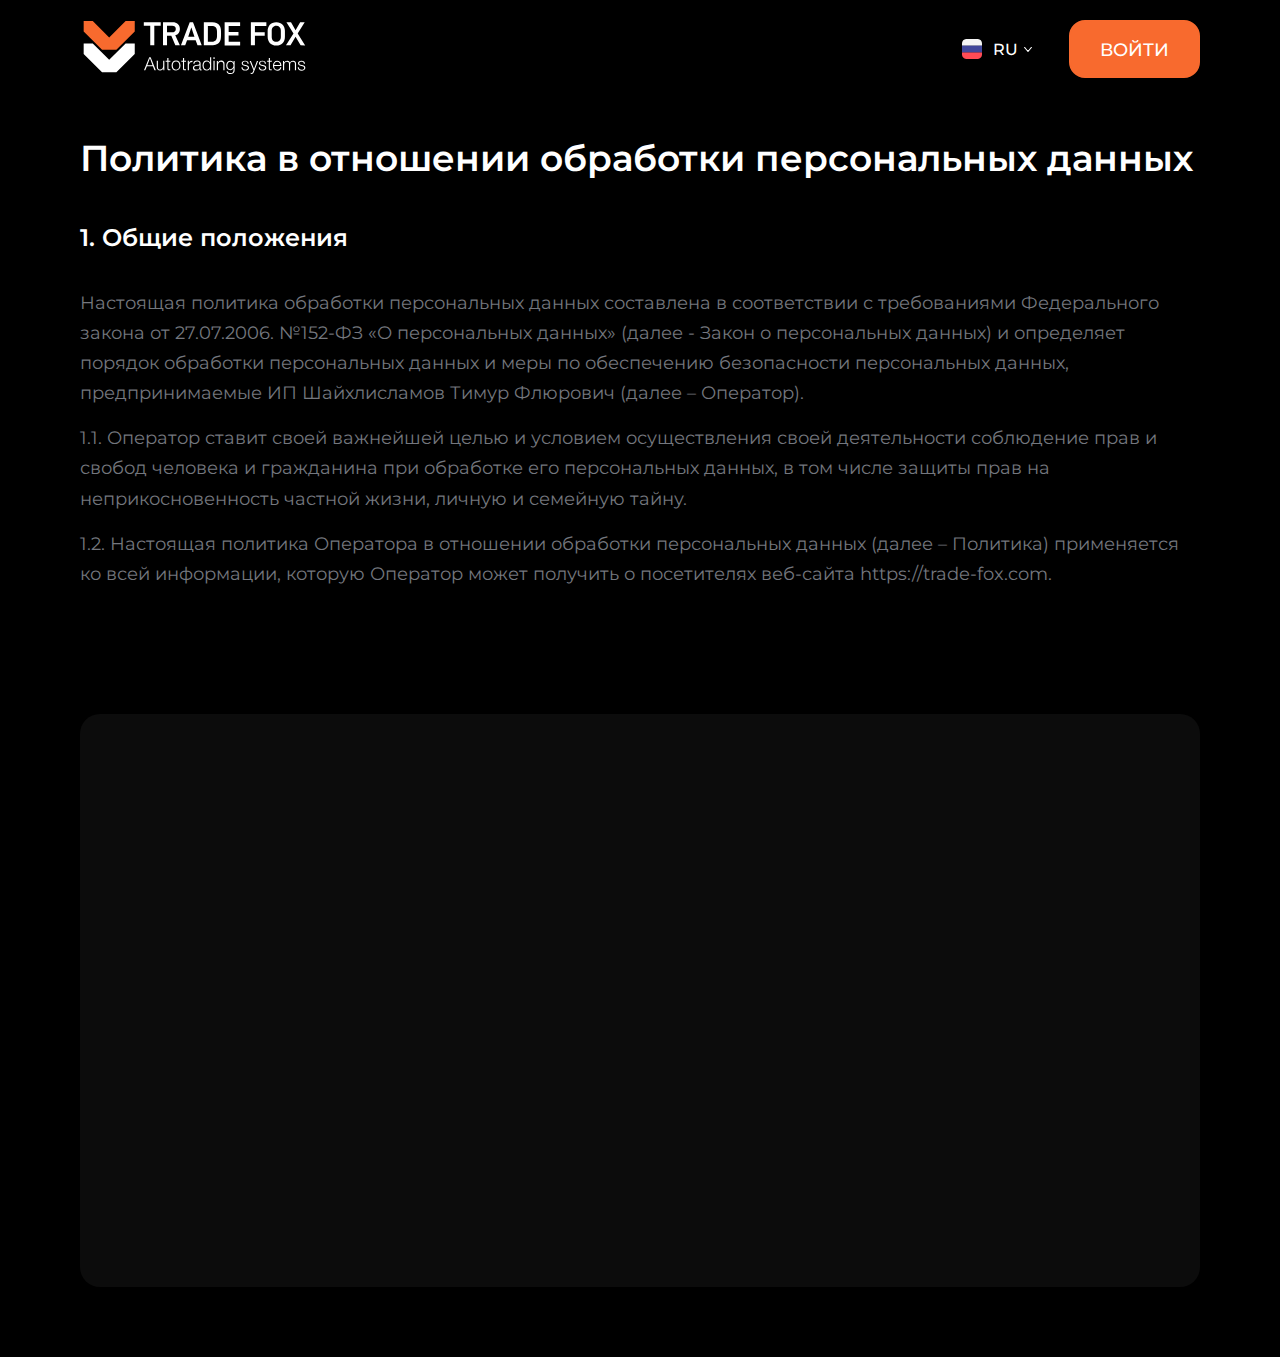
==== privaty.html @ 72b93f06 "privacy" ====
<!DOCTYPE html>
<html lang="ru">
	<head>
			<meta charset="UTF-8" />
			<title>Trade Fox</title>
			<meta name="description" content="Trade Fox">
			<meta name="keywords" content="Trade Fox">
			<meta name="author" content="John Doe">
			<meta name="viewport" content="width=device-width, initial-scale=1.0, user-scalable=no" />
			<link rel="stylesheet" href="./styles/default.css" />
			<link rel="stylesheet" href="./styles/aos.css" />
			<link rel="stylesheet" href="./styles/swiper-bundle.min.css"/>
			<link rel="stylesheet" href="./styles/first-paint.css" />
			<link rel="stylesheet" href="./styles/select2.min.css" />
			<link rel="stylesheet" href="./styles/styles.css" /> 
	</head>
	<body>
		<header class="header" data-aos="fade-zoom-in" data-aos-duration="500" data-aos-offset="0">
			<div class="container">
				<div class="header-wrapper">
					<div class="logo">
						<a href="">
							<img src="./assets/logo.svg" width="229" height="53" alt="Логотип">
						</a>
					</div>
					<div class="language-select">
						<select class="language-select-list">
							<option value="RU" selected>RU</option>
							<option value="EN">EN</option>
						</select>
					</div>
					<div class="login-wrapper">
						<a href="/" class="button login-button">
						Войти
						<img src="./assets/header-arrow.svg" alt="">
					</a>
					</div>
				</div>
			</div>
		</header>
		<main>
			<div class="privacy-block">
				<div class="container">
					<div class="privacy">
						<h2>Политика в отношении обработки персональных данных</h2>
						<ol>
							<li>
								<h4>1. Общие положения</h4>
								<p>Настоящая политика обработки персональных данных составлена в соответствии с требованиями Федерального закона от 27.07.2006. №152-ФЗ «О персональных данных» (далее - Закон о персональных данных) и определяет порядок обработки персональных данных и меры по обеспечению безопасности персональных данных, предпринимаемые ИП Шайхлисламов Тимур Флюрович (далее – Оператор).</p>
								<p>1.1. Оператор ставит своей важнейшей целью и условием осуществления своей деятельности соблюдение прав и свобод человека и гражданина при обработке его персональных данных, в том числе защиты прав на неприкосновенность частной жизни, личную и семейную тайну.</p>
								<p>1.2. Настоящая политика Оператора в отношении обработки персональных данных (далее – Политика) применяется ко всей информации, которую Оператор может получить о посетителях веб-сайта https://trade-fox.com.</p>
							</li>
						</ol>
					</div>
				</div>
			</div>
		</main>
		<footer class="footer" id="contacts">
			<div class="container">
				<div class="footer-wrapper" data-aos="fade-down" data-aos-duration="200">
					<div class="footer-info" data-aos="fade-right" data-aos-duration="200" data-aos-delay="200">
						<h2 class="footer-title">Остались вопросы?</h2>
						<div data-aos="fade-right">
							<a href="tel:+79600389788" class="phone-link">+7 (960) 038-97-88</a>
						</div>
						<div data-aos="fade-right">
							<a href="mailto:info@trade-fox.com" class="white-link">info@trade-fox.com</a>
						</div>
						<p class="white-text address">г.Казань, ул. Дзержинского 12</p>
						<ul class="social-links">
							<li>
								<a href="">
									<img src="./assets/social1.svg" width="31" height="30" alt="Instagram">
								</a>
							</li>
							<li>
								<a href="">
									<img src="./assets/social2.svg" width="31" height="30" alt="Telegram">
								</a>
							</li>
						</ul>
						<p class="footer-text ip-info">ИП Шайхлисламов Т.Ф. ИНН 026402379255</p>
						<div>
							<a href="/privaty" class="footer-link">Политика конфиденциальности</a>
						</div>
						<p class="footer-text develop">
							Сайт разработан: 
							<a href="//monkeygarden.ru/" class="footer-link">MonkeyGarden</a>
						</p>
						<span class="small-text"><span>*</span>Указанная доходность не является гарантированной. Торговля на валютных рынках сопряжена с рисками потери средств.</span>
					</div>
					<div class="footer-form" data-aos="fade-left" data-aos-duration="200" data-aos-delay="200">
						<h2 class="footer-title">Оставьте заявку</h2>
						<p class="white-text">Оставьте свои данные, мы с Вами свяжемся и поможем активировать пробный период</p>
						<form action="">
							<input name="name" type="text" placeholder="Ваше имя">
							<input pattern="^[+]*[(]{0,1}[0-9]{1,4}[)]{0,1}[-\s\./0-9]*$" type="tel" name="phone" placeholder="Ваш номер телефона" required class="form-input" inputmode="numeric">
							<div class="group-wrapper">
								<button class="button" type="submit">Отправить</button>
								<span class="form-info">Нажимая кнопку “Отправить” вы соглашаетесь на обработку персональных данных.</span>
							</div>
						</form>
					</div>
				</div>
			</div>
		</footer>

		<div class="modal" id="thanks-modal">
			<div class="modal-bg modal-exit"></div>
			<div class="modal-container">
				<div id="thanks-block" class="modal-content">
					<h3 class="modal-thanks-title">Ваша заявка отправлена</h3>
					<p class="modal-thanks-description">
						Отправьте заявку и мы свяжемся с Вами в ближайшее время для уточнения деталей.
					</p>
				</div>
				<button class="modal-close modal-exit"></button>
			</div>
		</div>	

		<div class="modal" id="form-modal">
			<div class="modal-bg modal-exit"></div>
			<div class="modal-container">
				<div id="form-block" class="modal-content">
					<h2 class="footer-title">Оставьте заявку</h2>
						<p class="white-text">Оставьте свои данные, мы с Вами свяжемся и поможем активировать пробный период</p>
						<form action="">
							<input name="name" type="text" placeholder="Ваше имя">
							<input pattern="^[+]*[(]{0,1}[0-9]{1,4}[)]{0,1}[-\s\./0-9]*$" type="tel" name="phone" placeholder="Ваш номер телефона" required class="form-input" inputmode="numeric">
							<div class="group-wrapper">
								<button class="button" type="submit">Отправить</button>
								<span class="form-info">Нажимая кнопку “Отправить” вы соглашаетесь на обработку персональных данных.</span>
							</div>
						</form>
				</div>
				<button class="modal-close modal-exit"></button>
			</div>
		</div>	

		<script src="./scripts/aos.js"></script>
		<script src="./scripts/ts-select2.min.js"></script>
		<script src="./scripts/swiper-bundle.min.js"></script>
		<script src="./scripts/index.js"></script>

	</body>
</html>
---- styles/default.css ----
@import url("https://fonts.googleapis.com/css2?family=Montserrat:wght@400;500;600;700&display=swap");:root{--bg-color: #000000;--bg-color-dark: #151515;--bg-color-darken: #0c0c0c;--title-color: #ffffff;--text-color: #74777E;--green-color: #2FAC66;--red-color: #BE1622;--accent-color: #F86A2E;--text-black: #000000;--button-text-color: #ffffff;--button-color: #ffffff;--button-bg: #F86A2E;--button-bg-hover: #EB4B08;--text-font: 'Montserrat', sans-serif;--block-radius: 20px;--swiper-pagination-bullet-height: 10px;--swiper-pagination-bullet-size: 10px;--h1-font-size: 60px;--h2-font-size: 36px;--h3-font-size: 36px;--h4-font-size: 24px;--h5-font-size: 20px;--h6-font-size: 18px;--p-font-size: 18px;--small-font-size: 16px;--smaller-font-size: 14px;--smallest-font-size: 12px}h1{font-size:var(--h1-font-size);color:var(--title-color);font-weight:600;line-height:1.67}h2{font-size:var(--h2-font-size);color:var(--title-color);font-weight:600;line-height:1.67}h3{font-size:var(--h3-font-size);color:var(--title-color);font-weight:600;line-height:1.67}h4{font-size:var(--h4-font-size);color:var(--title-color);font-weight:600;line-height:1.67}h5{font-size:var(--h5-font-size);color:var(--title-color);font-weight:600;line-height:1.67}h6{font-size:var(--h6-font-size);color:var(--title-color);font-weight:600;line-height:1.67}p{font-size:var(--p-font-size);color:var(--text-color);line-height:1.67}.hidden-md{display:none}*{box-sizing:border-box;margin:0;padding:0;outline:none}*::selection{color:#fff;background-color:var(--accent-color)}body,html{font-size:16px;font-weight:400;color:var(--text-color);font-family:var(--text-font);background-color:var(--bg-color);position:relative}body.no-scroll,html.no-scroll{height:100vh;overflow:hidden}@media screen and (max-width: 1120px){body,html{font-size:14px}}section{overflow:hidden}ul,ol{list-style-position:inside}.container{width:100%;max-width:1150px;margin:0 auto;padding:0 15px}@media screen and (max-width: 767px){.container{padding:0 22px}}.button{display:inline-block;padding:21px 29px 19px;font-weight:500;font-size:18px;line-height:.78;color:var(--button-text-color);background-color:var(--button-bg);border-radius:16px;box-shadow:none;border:2px solid var(--button-bg);appearance:none;cursor:pointer;transition:background-color .3s ease-in-out,border-color .3s ease-in-out,color .3s ease-in-out;font-family:var(--text-font);text-decoration:none}.button:hover{background-color:var(--button-bg-hover);border-color:var(--button-bg-hover)}.button.button-secondary{border-color:var(--button-color);background-color:transparent}.button.button-secondary:hover{border-color:var(--button-color);background-color:var(--button-text-color);color:var(--button-bg)}@media screen and (max-width: 767px){.button{padding:18px 20px;font-size:14px}}@media screen and (max-width: 1120px){:root{--h1-font-size: 48px;--h2-font-size: 30px;--h3-font-size: 30px;--h4-font-size: 18px;--h5-font-size: 20px;--h6-font-size: 18px;--p-font-size: 16px;--small-font-size: 14px;--smaller-font-size: 12px;--smallest-font-size: 12px}}@media screen and (max-width: 767px){:root{--h1-font-size: 32px;--h2-font-size: 24px;--h3-font-size: 24px;--h4-font-size: 24px;--h5-font-size: 16px;--h6-font-size: 14px;--p-font-size: 14px;--small-font-size: 12px;--smaller-font-size: 10px;--smallest-font-size: 10px}}
/*# sourceMappingURL=default.css.map */
---- styles/first-paint.css ----
.header{position:sticky;top:0;left:0;background-color:var(--bg-color);padding:20px 0;z-index:100}@media screen and (max-width: 767px){.header{position:static}}.header-wrapper{display:flex;align-items:center;align-content:center;justify-content:space-between}.language-select{margin-left:auto;margin-right:30px}@media screen and (max-width: 1120px){.language-select{margin-right:25px}}@media screen and (max-width: 767px){.language-select{margin-left:0}}.language-select .selected-element{display:flex;align-items:center;align-content:center;justify-content:center}.language-select .select2-container--default{font-size:16px;font-weight:500}.language-select .select2-container--default.select2-container--open .select2-selection--single .select2-selection__arrow b{margin-top:-1px;transform:rotateX(0)}.language-select .select2-container--default .select2-selection--single{background-color:transparent;border:none;border-radius:0;height:35px}.language-select .select2-container--default .select2-selection--single .select2-selection__rendered{display:inline-block;color:#fff;line-height:35px;padding-left:10px}.language-select .select2-container--default .select2-selection--single .select2-selection__rendered .selection-text{padding-left:11px}.language-select .select2-container--default .select2-selection--single .select2-selection__arrow b{display:block;width:10px;height:10px;background-image:url("../assets/arrow.svg");background-position:center;background-size:contain;border:none;transform:rotateX(180deg);margin-left:-5px;margin-top:-3px;transition:transform .3s ease-in-out}span.select2-container--default{font-size:16px;font-weight:500}span.select2-container--default .select2-dropdown{background-color:transparent;border:none;border-radius:5px !important;overflow:hidden}span.select2-container--default .select2-results__option--highlighted.select2-results__option--selectable{background-color:transparent;color:#fff}span.select2-container--default .select2-results__options{background-color:#2D2E35}span.select2-container--default .select2-results__option{padding:5px 10px;color:#fff}span.select2-container--default .select2-results__option .selected-element{display:flex;align-items:center;align-content:center;justify-content:flex-start;position:relative}span.select2-container--default .select2-results__option .selected-element .selection-text{padding-left:11px}span.select2-container--default .select2-results__option .selected-element:after{content:"";display:block;width:5px;height:5px;border-radius:5px;background-color:transparent;position:absolute;top:50%;right:0;transform:translateY(-50%);transition:background-color .3s ease-in-out}span.select2-container--default .select2-results__option--selected{background-color:transparent}span.select2-container--default .select2-results__option--selected .selected-element:after{background-color:var(--accent-color)}.login-wrapper{display:inline-flex;align-self:center}.login-button{text-transform:uppercase}@media screen and (max-width: 767px){.login-button{font-size:0;margin:0;padding:6px 4px;border-radius:10px}}.login-button img{display:none}@media screen and (max-width: 767px){.login-button img{display:block}}.logo{max-width:40%}@media screen and (max-width: 767px){.logo{display:flex;align-items:center;align-content:center;justify-content:center;width:100%;max-width:123px;margin-bottom:0;margin-right:auto}}.logo a{display:inline-block}.logo a img{max-width:100%}.navigation-wrapper{display:inline-block}@media screen and (max-width: 1120px){.navigation-wrapper{display:none}}.navigation-list{display:flex;list-style-type:none}.navigation-list li{margin-right:30px}.navigation-list li a{font-size:var(--p-font-size);line-height:1.67;color:var(--title-color);text-decoration:none;transition:color .3s ease-in-out}.navigation-list li a:hover{color:var(--accent-color)}.hero{display:flex;overflow:hidden}.hero-wrapper{display:flex;flex-direction:column;position:relative;padding:60px 0 28px}@media screen and (max-width: 1120px){.hero-wrapper{padding:40px 0 20px}}@media screen and (max-width: 767px){.hero-wrapper{padding:30px 0 0}}.hero-background{position:absolute;top:0;right:-60px;max-width:55%;height:auto;pointer-events:none}.hero-background img,.hero-background picture{width:100%;height:auto}@media screen and (max-width: 1120px){.hero-background{display:none}}.hero-content{position:relative;z-index:1;max-width:52%}@media screen and (max-width: 1120px){.hero-content{max-width:100%}}.hero-buttons{margin-top:40px}.hero-buttons .button+.button{margin-left:20px}@media screen and (max-width: 767px){.hero-buttons{margin-top:30px;flex-direction:column}.hero-buttons .button{width:100%}.hero-buttons .button+.button{margin-left:0;margin-top:10px}}.hero-title{line-height:1.25;font-weight:500;margin-bottom:10px}.hero-title span{font-size:24px;vertical-align:top;position:relative;top:8px}@media screen and (max-width: 767px){.hero-title{--h1-font-size: 28px;margin-top:8px}.hero-title span{display:none}}.hero-subtitle{--p-font-size: 20px;--text-color: var(--accent-color);margin-bottom:15px}@media screen and (max-width: 767px){.hero-subtitle{--p-font-size: 12px}}.hero-description{--p-font-size: 20px}@media screen and (max-width: 767px){.hero-description{--p-font-size: 14px}}.advantages{display:flex;width:100%;gap:30px;margin-top:80px;position:relative;z-index:1}@media screen and (max-width: 1120px){.advantages{flex-wrap:wrap;margin-top:50px}}@media screen and (max-width: 767px){.advantages{gap:12px}}.advantage{display:flex;flex-direction:column;align-content:center;align-items:center;justify-content:center;flex:1 1 25%;padding:50px 50px 40px;background-color:var(--bg-color-dark);border-radius:var(--block-radius)}@media screen and (max-width: 1120px){.advantage{justify-content:flex-start;flex:0 0 calc(50% - 15px);padding:24px 10px}}@media screen and (max-width: 767px){.advantage{flex:0 0 calc(50% - 6px)}}.advantage-image{max-height:63px}.advantage-title{margin-top:21px;font-weight:400;line-height:1.44;text-align:center;color:var(--title-color)}@media screen and (max-width: 767px){.advantage-title{--h6-font-size: 12px;--h6-line-height: 1.4;margin-top:8px}}
/*# sourceMappingURL=first-paint.css.map */
---- styles/styles.css ----
.about-wrapper{padding-top:100px}@media screen and (max-width: 1120px){.about-wrapper{padding-top:60px}}@media screen and (max-width: 767px){.about-wrapper{padding-top:40px}}.about-info{display:flex;align-items:center;justify-content:space-between;gap:30px}.about-info-title{line-height:1.2}.about-info-subtitle{color:#424344;line-height:1.67}.about-numbers{display:flex;gap:60px}@media screen and (max-width: 767px){.about-numbers{gap:30px}}.about-numbers-title{--h3-font-size: 64px;line-height:1}@media screen and (max-width: 1120px){.about-numbers-title{--h3-font-size: 50px}}@media screen and (max-width: 767px){.about-numbers-title{--h3-font-size: 37px}}.about-numbers-description{--text-color: var(--title-color)}@media screen and (max-width: 1120px){.about-numbers-description{--p-font-size: 12px}}.about-info-title{font-weight:600}.about-info-description{line-height:1.67;margin-top:25px}@media screen and (max-width: 1120px){.about-info-description{margin-top:20px}}@media screen and (max-width: 767px){.about-info-description{margin-top:10px}}.about-info-description span{display:inline-block;margin-bottom:20px}@media screen and (max-width: 1120px){.about-info-description span{margin-bottom:15px}}@media screen and (max-width: 767px){.about-info-description span{margin-bottom:10px}}.about-info-text{flex:0 0 50%}@media screen and (max-width: 1120px){.about-info-text{flex:1 1 auto;width:100%}}.about-info-image{flex:0 0 43%}.about-info-image picture,.about-info-image img{width:100%;height:auto;border-radius:var(--block-radius)}@media screen and (max-width: 1120px){.about-info-image{display:none}}.about-info-image-mobile{display:none;margin-top:17px;margin-bottom:23px}.about-info-image-mobile img{width:100%;height:auto;border-radius:var(--block-radius)}@media screen and (max-width: 1120px){.about-info-image-mobile{display:block}}.slider-wrapper{position:relative}.slider-wrapper .swiper-button-prev,.slider-wrapper .swiper-button-next{--swiper-navigation-size: 0;top:auto;bottom:20px;font-size:0;width:24px;height:24px;display:flex;align-items:center;align-content:center;justify-content:center;margin:0;padding:0}@media screen and (max-width: 1120px){.slider-wrapper .swiper-button-prev,.slider-wrapper .swiper-button-next{display:none}}.slider-wrapper .swiper-button-prev{left:-34px}@media screen and (max-width: 1240px){.slider-wrapper .swiper-button-prev{display:none !important}}.slider-wrapper .swiper-button-prev:before{content:"";display:block;width:13px;height:13px;border:4px solid var(--accent-color);border-bottom:none;border-right:none;transform:rotate(-45deg)}.slider-wrapper .swiper-button-next{right:-34px}@media screen and (max-width: 1240px){.slider-wrapper .swiper-button-next{display:none !important}}.slider-wrapper .swiper-button-next:before{content:"";display:block;width:13px;height:13px;border:4px solid var(--accent-color);border-top:none;border-left:none;transform:rotate(-45deg)}.our-team-slider{padding-top:60px;padding-bottom:0}@media screen and (max-width: 1120px){.our-team-slider{padding-top:40px}}@media screen and (max-width: 767px){.our-team-slider{padding-top:20px}}.person picture{display:block;width:100%;height:329px}@media screen and (max-width: 1120px){.person picture{height:auto}}.person picture img{display:block;width:100%;height:100%;object-fit:contain;border-radius:var(--block-radius)}@media screen and (max-width: 1120px){.person picture img{height:auto}}@media screen and (max-width: 479px){.person-name,.person-position{--h6-font-size: 18px;--p-font-size: 18px;text-align:center}}.how-it-works{margin-top:50px}@media screen and (max-width: 1120px){.how-it-works{margin-top:120px}}.how-it-works-info-block{display:flex;background-color:var(--bg-color-dark);margin-top:100px;min-height:418px;border-radius:var(--block-radius);align-items:center;align-content:center;justify-content:space-between}@media (max-width: 1366px){.how-it-works-info-block{padding:50px}}@media screen and (max-width: 1120px){.how-it-works-info-block{margin-top:95px;flex-direction:column-reverse;padding:0 20px 40px}}.how-it-works-info-block .how-it-works-info{padding:50px}.how-it-works-info-block .how-it-works-info button{margin-top:26px}@media screen and (max-width: 767px){.how-it-works-info-block .how-it-works-info button{width:100%}}@media (max-width: 1366px){.how-it-works-info-block .how-it-works-info{padding:0}}@media screen and (max-width: 1120px){.how-it-works-info-block .how-it-works-info{margin-top:30px}}.how-it-works-info-block .how-it-works-title{margin-bottom:15px;--h3-line-height: 1.28}@media screen and (max-width: 1120px){.how-it-works-info-block .how-it-works-title{--h3-font-size: 22px;margin-bottom:9px}}.how-it-works-info-block .how-it-works-image{position:relative;flex:0 0 41.5%}.how-it-works-info-block .how-it-works-image img{position:absolute;top:50%;left:0;transform:translateY(-50%)}@media (max-width: 1366px){.how-it-works-info-block .how-it-works-image{flex:0 0 50%}.how-it-works-info-block .how-it-works-image img{position:static;transform:none;width:100%;height:100%;object-position:center;object-fit:contain}}@media screen and (max-width: 1120px){.how-it-works-info-block .how-it-works-image{margin-top:-47px}}.how-it-works-info-block.reverse{flex-direction:row-reverse}@media screen and (max-width: 1120px){.how-it-works-info-block.reverse{flex-direction:column-reverse}}@media (max-width: 1366px){.how-it-works-info-block.reverse .how-it-works-info{padding:0 0 0 50px}}@media screen and (max-width: 1120px){.how-it-works-info-block.reverse .how-it-works-info{padding:0}}.how-it-works-info-block.reverse .how-it-works-image{position:relative}.how-it-works-info-block.reverse .how-it-works-image img{position:absolute;top:50%;left:auto;right:0;transform:translateY(-50%)}@media (max-width: 1366px){.how-it-works-info-block.reverse .how-it-works-image{flex:0 0 50%}.how-it-works-info-block.reverse .how-it-works-image img{position:static;transform:none;width:100%;height:100%;object-position:center;object-fit:contain}}@media screen and (max-width: 1120px){.how-it-works-info-block.reverse .how-it-works-image{flex:0 0 100%;max-width:400px}.how-it-works-info-block.reverse .how-it-works-image img{position:static;transform:none;width:100%;height:100%;object-position:center;object-fit:contain}}.working-cycle-wrapper{display:flex;flex-direction:column}.working-cycle{margin-top:150px}@media screen and (max-width: 1120px){.working-cycle{margin-top:100px}}@media screen and (max-width: 767px){.working-cycle{margin-top:70px}}.working-cycle-items{display:flex;margin-top:45px;gap:30px}@media screen and (max-width: 1120px){.working-cycle-items{gap:20px;flex-wrap:wrap}}@media screen and (max-width: 767px){.working-cycle-items{gap:24px 12px}}.working-cycle-item{display:flex;flex-direction:column;flex:1 1 25%;margin-bottom:30px}@media screen and (max-width: 1120px){.working-cycle-item img{width:auto;max-width:50px;height:auto;max-height:50px}}@media screen and (max-width: 1120px){.working-cycle-item{align-items:center;flex:1 1 calc(50% - 10px);margin-bottom:0}}.working-cycle-item-title{margin-top:30px}@media screen and (max-width: 1120px){.working-cycle-item-title{margin-top:8px}}@media screen and (max-width: 767px){.working-cycle-item-title{font-weight:300;--h6-font-size: 12px;text-align:center}}.working-cycle-description{margin-top:10px}@media screen and (max-width: 767px){.working-cycle-description{margin-top:5px;--p-font-size: 11px;text-align:center}}.robots{margin-top:100px}@media screen and (max-width: 767px){.robots{margin-top:50px}}.robots-info{display:flex;flex-direction:column}.robots-about{display:flex;flex-wrap:wrap;margin-top:15px}@media screen and (max-width: 1120px){.robots-about{flex-direction:column}}.tobots-text{flex:0 0 58%;padding-right:72px;border-right:2px solid var(--bg-color-dark)}@media screen and (max-width: 1120px){.tobots-text{flex:0 0 auto;width:100%;padding:0;border:none}}.robots-logos{display:flex;flex-direction:column;padding-left:72px}@media screen and (max-width: 1120px){.robots-logos{padding:0;flex-direction:row;gap:25px}}.robots-logos img{display:block;margin:10px 0}@media screen and (max-width: 1120px){.robots-logos img{flex:0 0 auto;width:auto;max-width:100%;padding:0;border:none;margin-top:15px}}@media screen and (max-width: 767px){.robots-logos img{flex:1 1 calc(50% - 12.5px);width:calc(50% - 12.5px)}}.robots-slider{margin-top:100px;margin-bottom:30px}@media screen and (max-width: 1120px){.robots-slider{margin-top:60px}}@media screen and (max-width: 767px){.robots-slider{padding-bottom:30px;margin-top:40px;margin-bottom:0}}.robots-slider .swiper-wrapper{padding:20px 0}@media screen and (max-width: 767px){.robots-slider .swiper-wrapper{padding:0}}.robots-slider .swiper-slide{display:flex;align-items:center;align-content:center;justify-content:center;width:400px;height:100%}@media screen and (max-width: 1120px){.robots-slider .swiper-slide{width:350px}}@media screen and (max-width: 767px){.robots-slider .swiper-slide{width:300px}}@media screen and (max-width: 479px){.robots-slider .swiper-slide{width:100%;height:auto}}.robots-slider .swiper-slide.swiper-slide-active{width:373px}@media screen and (max-width: 767px){.robots-slider .swiper-slide.swiper-slide-active{width:100%;height:auto}}.robots-slider .swiper-slide.swiper-slide-active .card{padding:50px 40px;background-color:#151515;margin-top:-10px}@media screen and (max-width: 479px){.robots-slider .swiper-slide.swiper-slide-active .card{width:100%;padding:30px 20px 40px;margin-top:0}}.robots-slider .card{padding:40px;background-color:#0C0C0C;border-radius:var(--block-radius)}@media screen and (max-width: 479px){.robots-slider .card{width:100%;padding:30px 20px 40px}}.robots-slider .card img{width:100%;object-fit:cover}.robots-slider .card.accent{--title-color: var(--accent-color)}.robots-slider .card.red{--title-color: var(--red-color)}.robots-slider .card.green{--title-color: var(--green-color)}.robots-slider .card-subtitle{--title-color: #424344}@media screen and (max-width: 479px){.robots-slider .card-subtitle{--h6-font-size: 16px}}@media screen and (max-width: 360px){.robots-slider .card-subtitle{--h6-font-size: 14px}}.robots-slider .card-title{line-height:.9}@media screen and (max-width: 479px){.robots-slider .card-title{--h3-font-size: 28px}}@media screen and (max-width: 360px){.robots-slider .card-title{--h3-font-size: 24px}}.robots-slider .card-price{--p-font-size: 42px;--text-color: #FFFFFF;margin-top:35px;font-weight:700;line-height:30px}@media screen and (max-width: 1120px){.robots-slider .card-price{font-size:36px}}@media screen and (max-width: 360px){.robots-slider .card-price{font-size:30px}}.robots-slider .card-buttons{display:flex;align-items:center;align-content:center;gap:30px;margin-top:33px}@media screen and (max-width: 479px){.robots-slider .card-buttons .button{width:50%}}@media screen and (max-width: 360px){.robots-slider .card-buttons .button{width:auto}}@media screen and (max-width: 767px){.robots-slider .card-buttons{gap:15px;margin-top:15px}}.robots-slider .card-buttons a{font-weight:600;font-size:var(--p-font-size);line-height:1.33;color:var(--accent-color);text-decoration:none;transition:color .3s ease-in-out}.robots-slider .card-buttons a:hover{color:#EB4B08}.robots-slider .card-list{list-style-type:none;margin-top:35px}.robots-slider .card-list li{list-style-position:inside;margin-bottom:12px}.robots-slider .card-list li p{--p-color: #74777E;--p-font-size: var(--small-font-size);display:inline-block;line-height:1}@media screen and (max-width: 479px){.robots-slider .card-list li p{--p-font-size: 16px}}@media screen and (max-width: 360px){.robots-slider .card-list li p{--p-font-size: var(--small-font-size)}}.robots-slider .card-list li:before{content:"";display:inline-block;width:10px;height:10px;border-radius:10px;background-color:var(--title-color);line-height:1;margin-right:13px}.questions{margin-top:100px}@media screen and (max-width: 1120px){.questions{margin-top:70px}}.questions-wrapper{padding:76px 25px 40px;background-color:var(--bg-color-darken);border-radius:var(--block-radius)}@media screen and (max-width: 1120px){.questions-wrapper{padding:50px 15px 20px}}@media screen and (max-width: 767px){.questions-wrapper{padding:30px 15px 0}}.questions-title{width:100%;text-align:center;margin-bottom:30px}.questions-list{display:flex;flex-wrap:wrap}.question{width:50%;padding:0 25px 20px}@media screen and (max-width: 1120px){.question{width:100%;padding:0 15px 20px}}@media screen and (max-width: 767px){.question{padding:0 0 20px}}.question details>summary::-webkit-details-marker,.question details>summary::marker{padding:0;display:none}.question details>summary:first-of-type{list-style-type:none}.question details>summary .question-title{display:flex;align-items:flex-start;align-content:center;justify-content:space-between}@media screen and (max-width: 767px){.question details>summary .question-title{align-items:flex-start}}.question details>summary .question-title span{display:flex;align-items:center;align-content:center;justify-content:center;flex:0 0 40px;width:40px;height:40px}.question details>summary .question-title span:before{content:"";box-sizing:border-box;display:block;width:12px;height:12px;border:4px solid var(--accent-color);border-bottom-width:0;border-right-width:0;transform:rotate(45deg);transition:border-width .3s ease-in-out}.question details[open]>summary .question-title{color:var(--accent-color)}.question details[open]>summary .question-title span:before{border-top-width:0;border-left-width:0;border-bottom-width:4px;border-right-width:4px}.question details>p{padding:10px 40px 0 20px}@media screen and (max-width: 1120px){.question details>p{padding:10px 0 0 0}}.footer{margin-top:80px;margin-bottom:70px}@media screen and (max-width: 1120px){.footer{margin-top:60px;margin-bottom:40px}}@media screen and (max-width: 767px){.footer{margin-top:30px;margin-bottom:30px}}@media screen and (max-width: 767px){.footer-title{--h2-font-size: 22px}}.footer-wrapper{display:flex;justify-content:space-between;padding:72px 25px 50px;background-color:var(--bg-color-darken);border-radius:var(--block-radius)}@media screen and (max-width: 767px){.footer-wrapper{flex-direction:column;padding:25px 0}}.footer-wrapper .small-text{line-height:1.4;font-size:var(--smallest-font-size);color:#fff}.footer-wrapper .small-text span{color:#F86A2E}.footer-wrapper .footer-link{font-size:var(--p-font-size);color:var(--p-color);text-decoration:underline;transition:color .3s ease-in-out}.footer-wrapper .footer-link:hover{color:var(--accent-color)}.footer-wrapper .footer-text.develop{margin-top:19px;margin-bottom:18px}.footer-wrapper .white-text,.footer-wrapper .white-link{display:inline-block;line-height:1.44;color:#fff;text-decoration:none}.footer-wrapper .white-text.address,.footer-wrapper .white-link.address{margin-top:12px}.footer-wrapper .white-link{transition:color .3s ease-in-out}.footer-wrapper .white-link:hover{color:var(--accent-color)}.footer-info{display:flex;flex-direction:column;flex:0 0 44.5%;padding:0 25px}@media screen and (max-width: 1120px){.footer-info{padding:0 15px}}@media screen and (max-width: 767px){.footer-info{flex:0 0 auto;width:100%}}.footer-info .ip-info{display:inline-block;margin-top:20px;max-width:250px;margin-bottom:13px}.footer-info .phone-link{display:block;margin-top:24px;margin-bottom:6px;font-size:24px;line-height:1;color:#fff;text-decoration:none;transition:color .3s ease-in-out}.footer-info .phone-link:hover{color:var(--accent-color)}@media screen and (max-width: 767px){.footer-info .phone-link{font-size:18px}}.footer-form{flex:0 0 44.5%;padding:0 75px 0 25px}@media screen and (max-width: 1120px){.footer-form{padding:0 15px}}@media screen and (max-width: 767px){.footer-form{flex:0 0 auto;width:100%;margin-top:35px}}.footer-form form{display:flex;flex-direction:column;margin-top:30px}.footer-form form input{height:58px;caret-color:var(--accent-color);margin-bottom:30px;background-color:#212121;border-radius:16px;font-size:16px;color:#5E5E5E;padding:0 28px;appearance:none;border:1px solid #212121;box-shadow:none}@media screen and (max-width: 479px){.footer-form form input{padding:0 15px;height:50px;margin-bottom:15px}}.footer-form form input::selection{color:#fff;background-color:var(--accent-color)}.footer-form form input::placeholder{color:#5E5E5E}.footer-form .white-text{font-size:var(--small-font-size);margin-top:8px}.footer-form .group-wrapper{display:flex;align-items:flex-start}@media screen and (max-width: 479px){.footer-form .group-wrapper{flex-direction:column}.footer-form .group-wrapper button{width:100%}}.footer-form .group-wrapper span{display:inline-block;padding-left:20px;font-size:var(--smallest-font-size);line-height:1.5;color:#636363}@media screen and (max-width: 479px){.footer-form .group-wrapper span{padding-left:0;padding-top:15px}}.social-links{display:inline-flex;flex-wrap:wrap;margin-top:27px;list-style-type:none}.social-links li{margin-right:10px}.social-links li:last-child{margin-right:0}.swiper-pagination.dot-pagination.swiper-pagination-bullets,.team-pagination.dot-pagination.swiper-pagination-bullets{display:flex;align-items:center;justify-content:center;bottom:0;margin-top:15px}.swiper-pagination.dot-pagination.swiper-pagination-bullets .swiper-pagination-bullet,.team-pagination.dot-pagination.swiper-pagination-bullets .swiper-pagination-bullet{background:#74777E;opacity:1}.swiper-pagination.dot-pagination.swiper-pagination-bullets .swiper-pagination-bullet-active,.team-pagination.dot-pagination.swiper-pagination-bullets .swiper-pagination-bullet-active{background:var(--accent-color)}.modal{display:flex;align-items:center;align-content:center;justify-content:center;position:fixed;top:0;right:0;bottom:0;left:0;opacity:0;visibility:hidden;pointer-events:none;z-index:10000;height:100%}@media screen and (max-height: 400px){.modal{min-height:100vh;overflow-y:auto}}.modal.open{opacity:1;visibility:visible;pointer-events:visible}.modal-bg{position:absolute;background:#000;width:100%;height:100%}.modal-container{width:100%;max-width:640px;min-height:420px;border-radius:var(--block-radius);background:transparent;position:relative;padding:0 20px;height:auto;overflow-y:auto}.modal-close{--text-color: #ffffff;position:absolute;right:15px;top:15px;width:14px;height:14px;outline:none;appearance:none;color:var(--text-color);background:none;border:0;font-weight:bold;cursor:pointer}@media screen and (max-height: 400px){.modal-close{right:25px;top:32px}}.modal-close:before{content:"";position:absolute;width:18px;height:3px;top:5px;left:-2px;background-color:currentColor;-webkit-transform:rotate(45deg);transform:rotate(45deg);border-radius:10px;transition:opacity .3s ease-in-out}.modal-close:after{content:"";position:absolute;width:18px;height:3px;top:5px;left:-2px;background-color:currentColor;-webkit-transform:rotate(135deg);transform:rotate(135deg);border-radius:10px;transition:opacity .3s ease-in-out}.modal-close:hover:before,.modal-close:hover:after{opacity:.6}.modal-content{margin:0 auto;padding:20px 0;max-width:380px}.modal-content h3{font-weight:300}.modal-content p{margin-top:15px}.modal-content form{display:flex;flex-direction:column;margin-top:30px}.modal-content form input{height:58px;caret-color:var(--accent-color);margin-bottom:30px;background-color:#212121;border-radius:16px;font-size:16px;color:#5E5E5E;padding:0 28px;appearance:none;border:1px solid #212121;box-shadow:none}@media screen and (max-width: 479px){.modal-content form input{padding:0 15px;height:50px;margin-bottom:15px}}.modal-content form input::selection{color:#fff;background-color:var(--accent-color)}.modal-content form input::placeholder{color:#5E5E5E}.modal-content .white-text{font-size:var(--small-font-size);margin-top:8px}.modal-content .group-wrapper{display:flex;align-items:flex-start}@media screen and (max-width: 479px){.modal-content .group-wrapper{flex-direction:column}.modal-content .group-wrapper button{width:100%}}.modal-content .group-wrapper span{display:inline-block;padding-left:20px;font-size:var(--smallest-font-size);line-height:1.5;color:#636363}@media screen and (max-width: 479px){.modal-content .group-wrapper span{padding-left:0;padding-top:15px}}.privacy{padding:30px 0}.privacy h4{margin:30px 0}.privacy p{margin-bottom:15px}.privacy ol,.privacy ul{list-style-type:none;margin-bottom:15px}
/*# sourceMappingURL=styles.css.map */
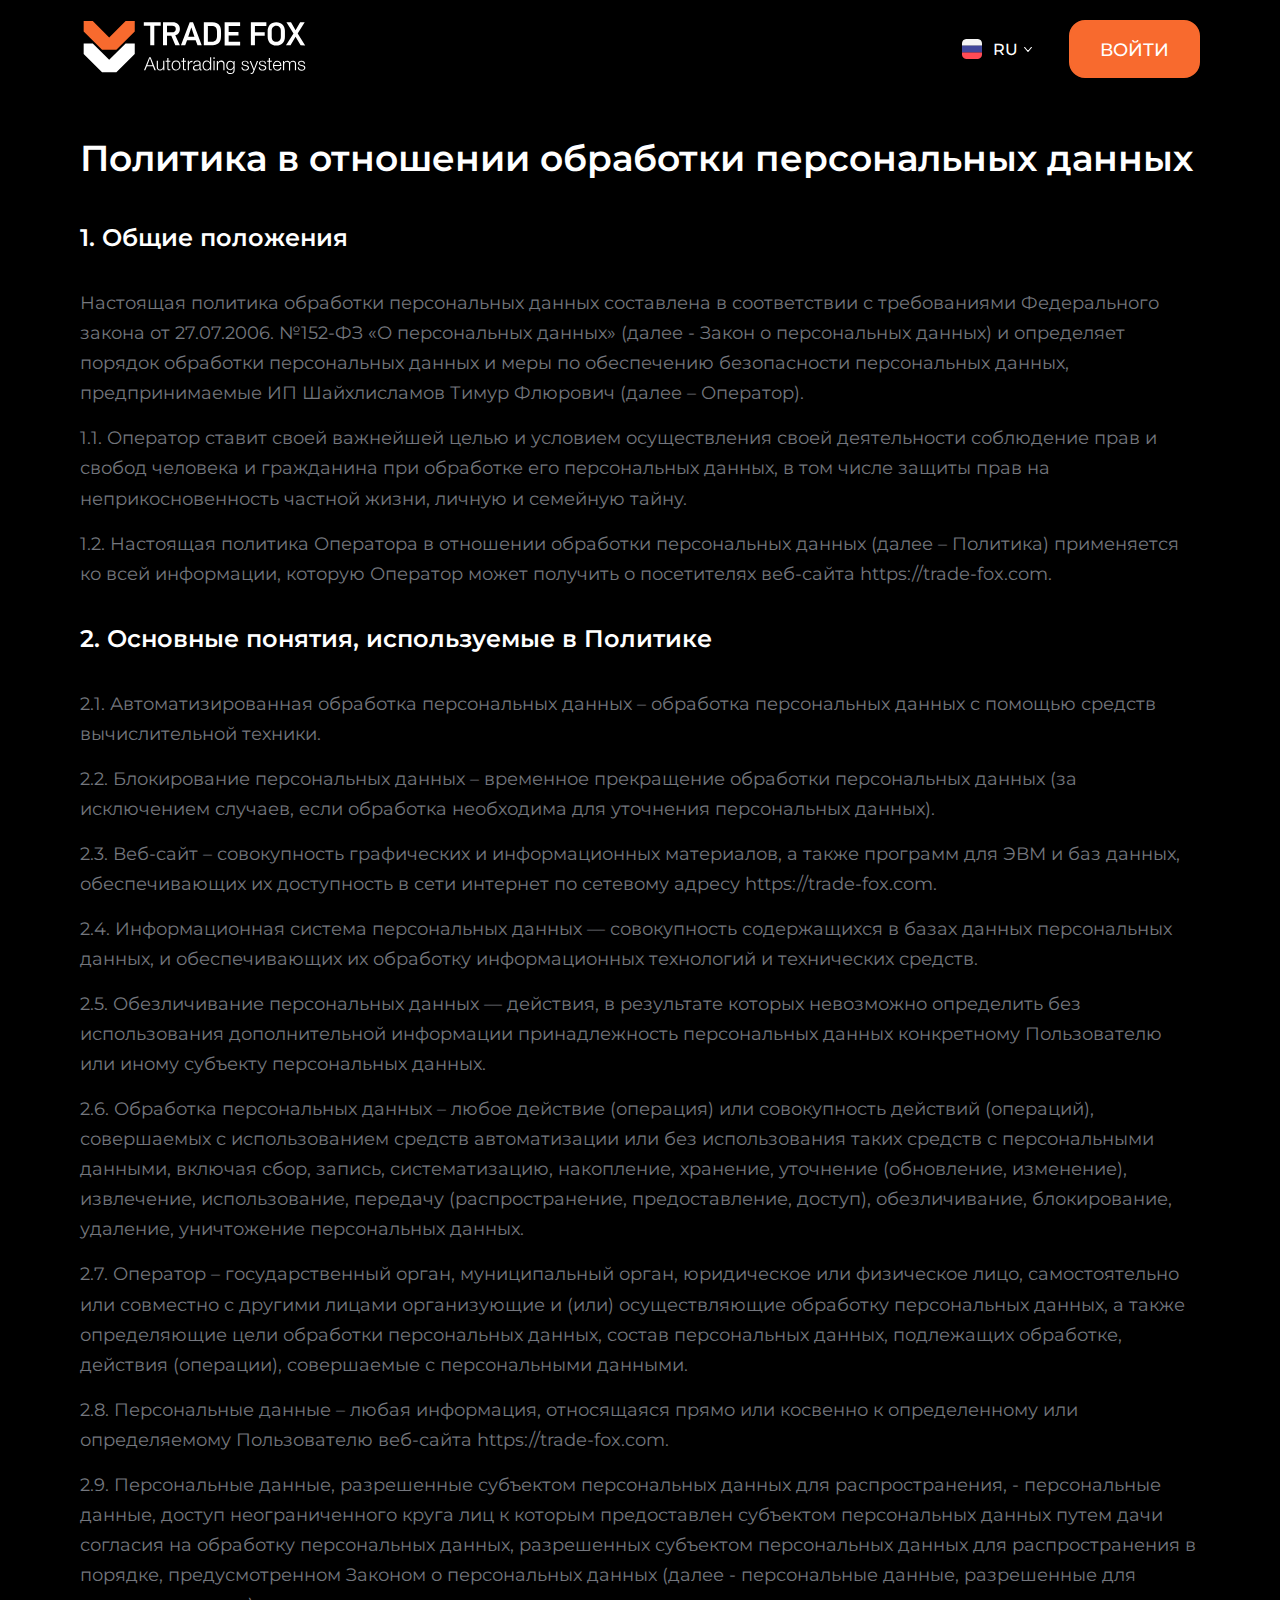
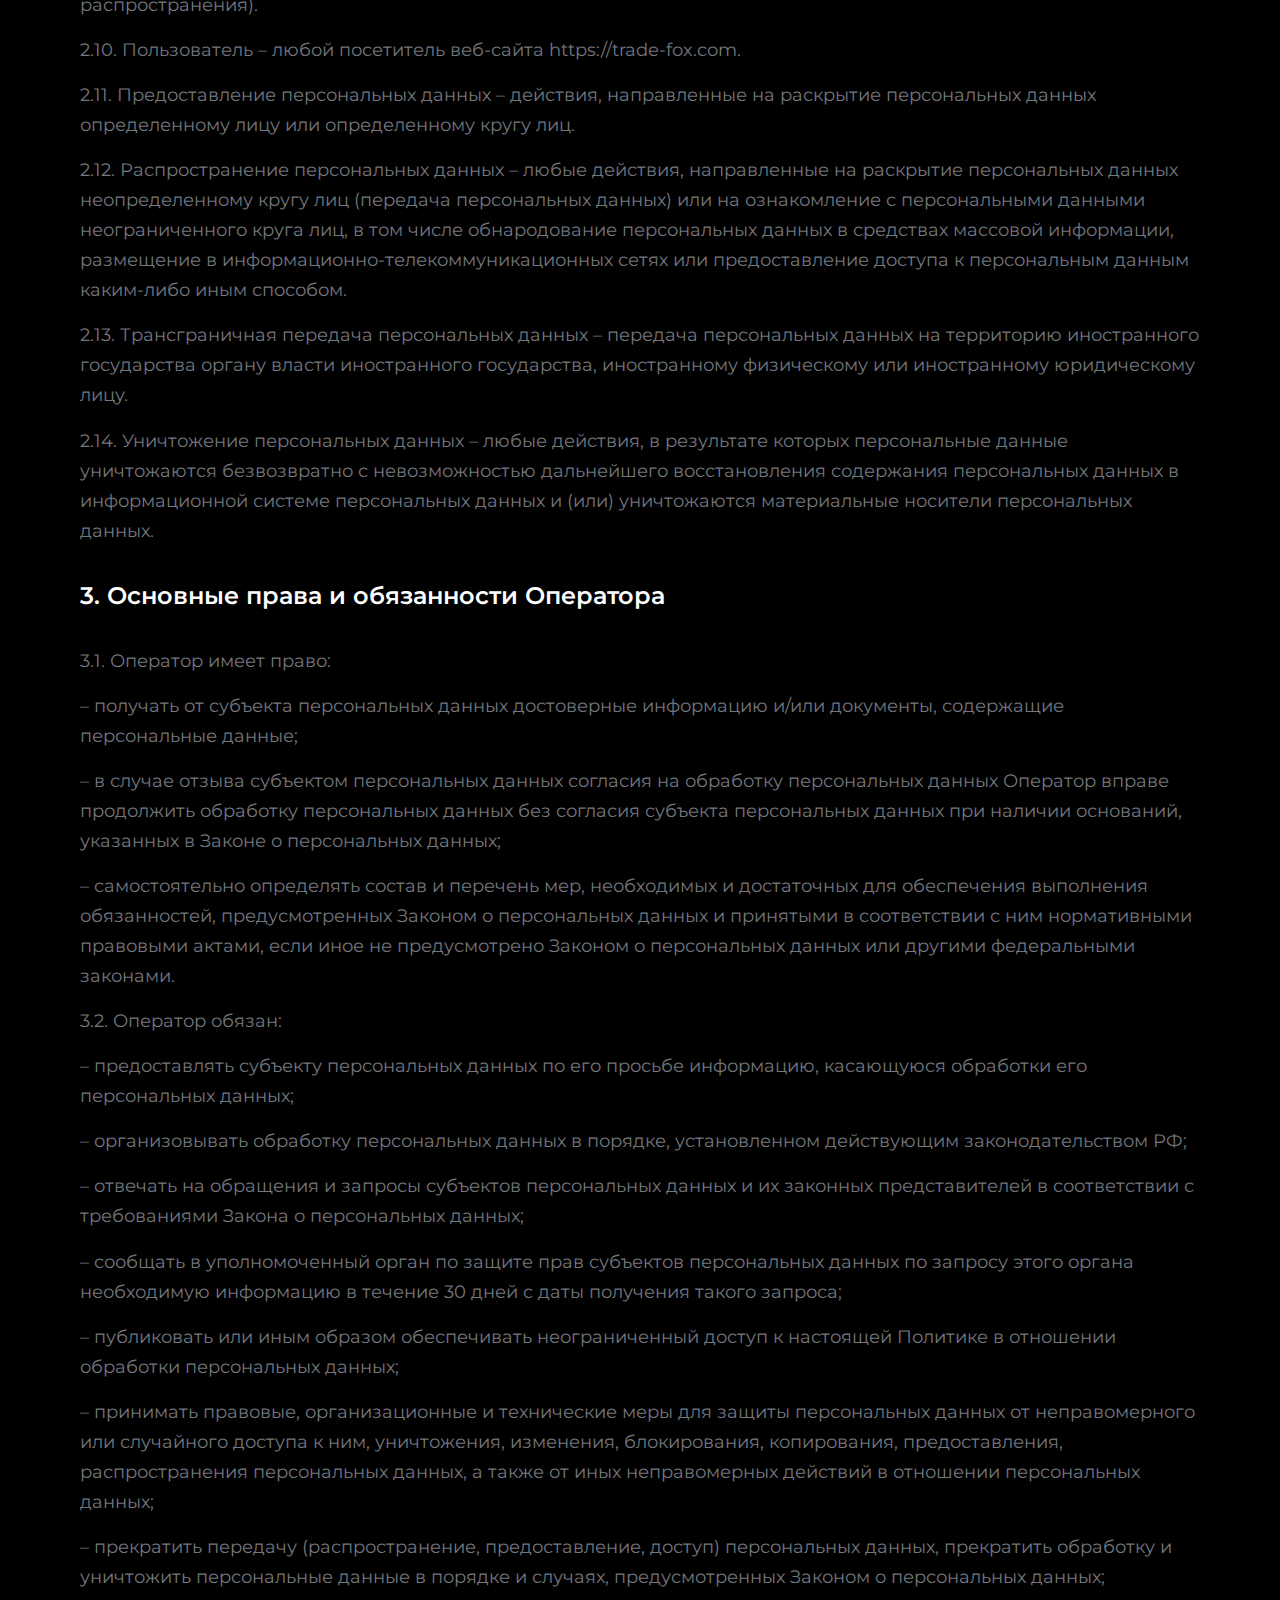
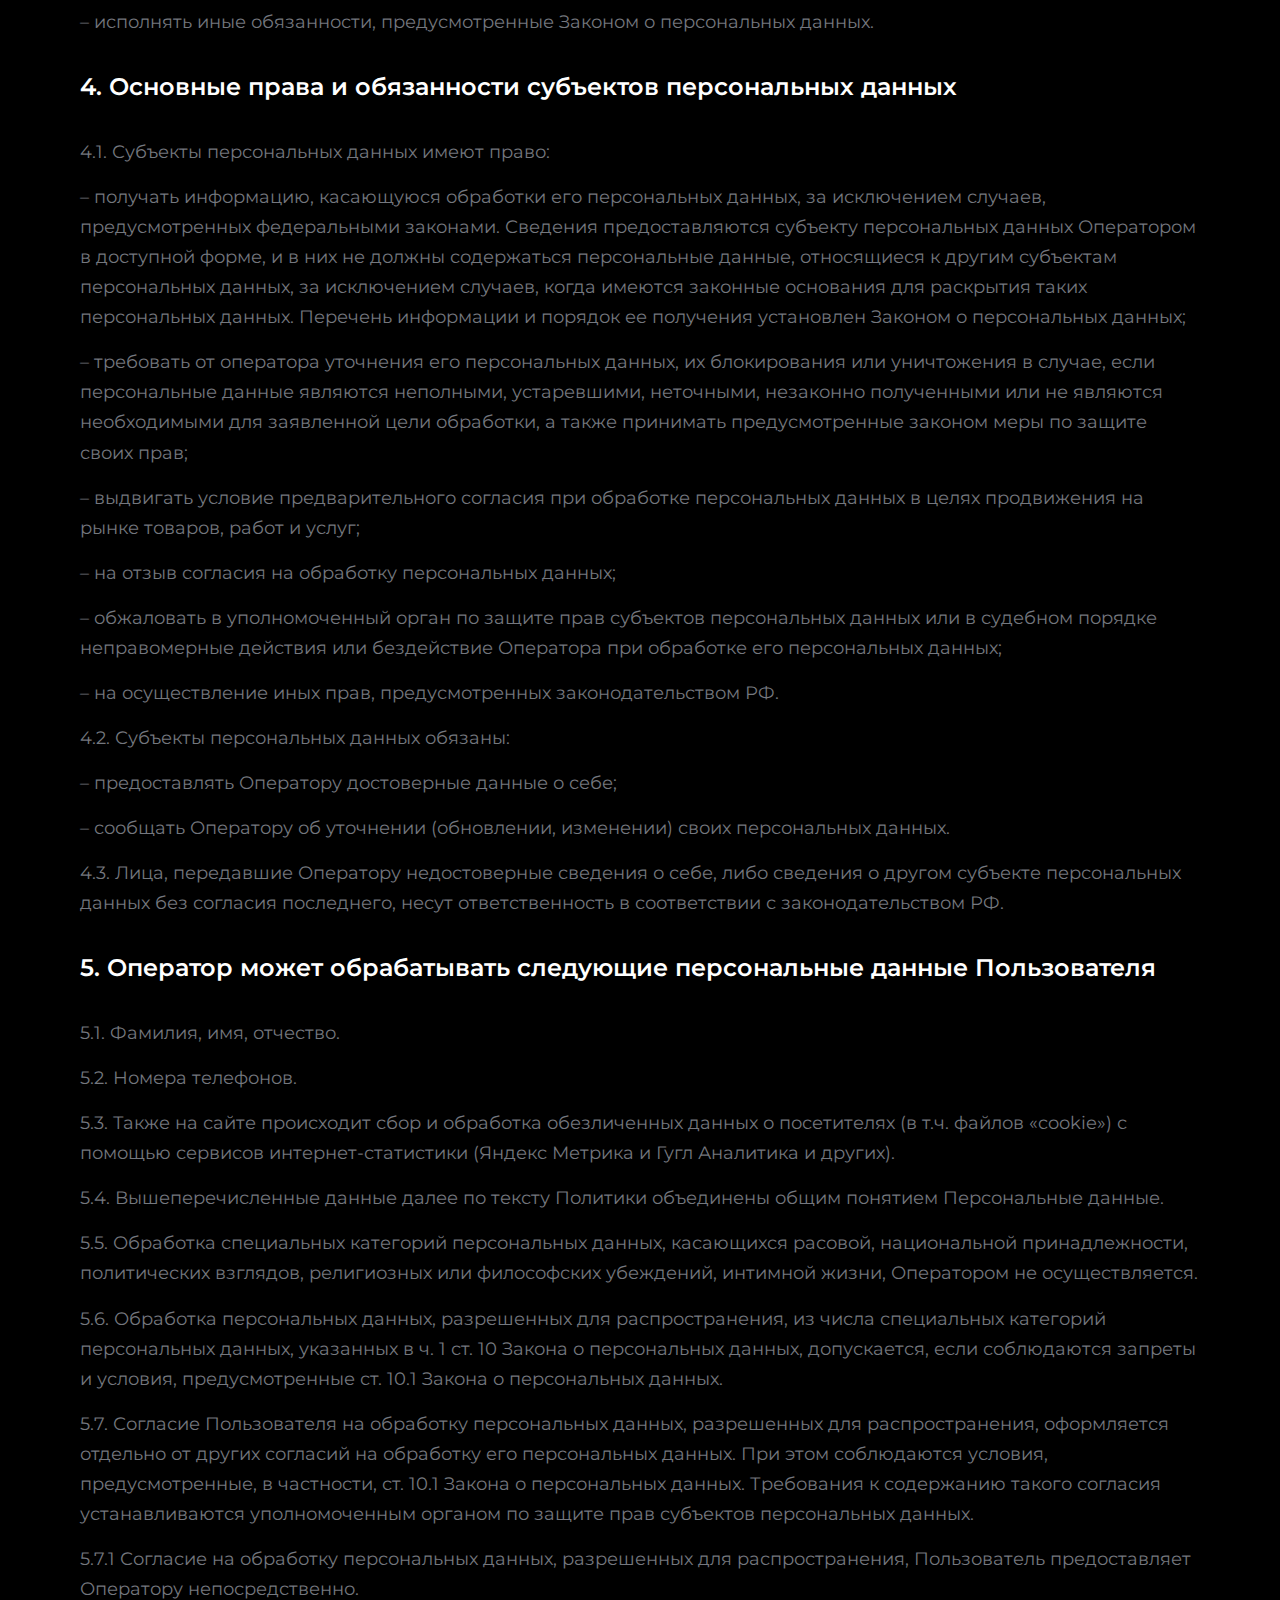
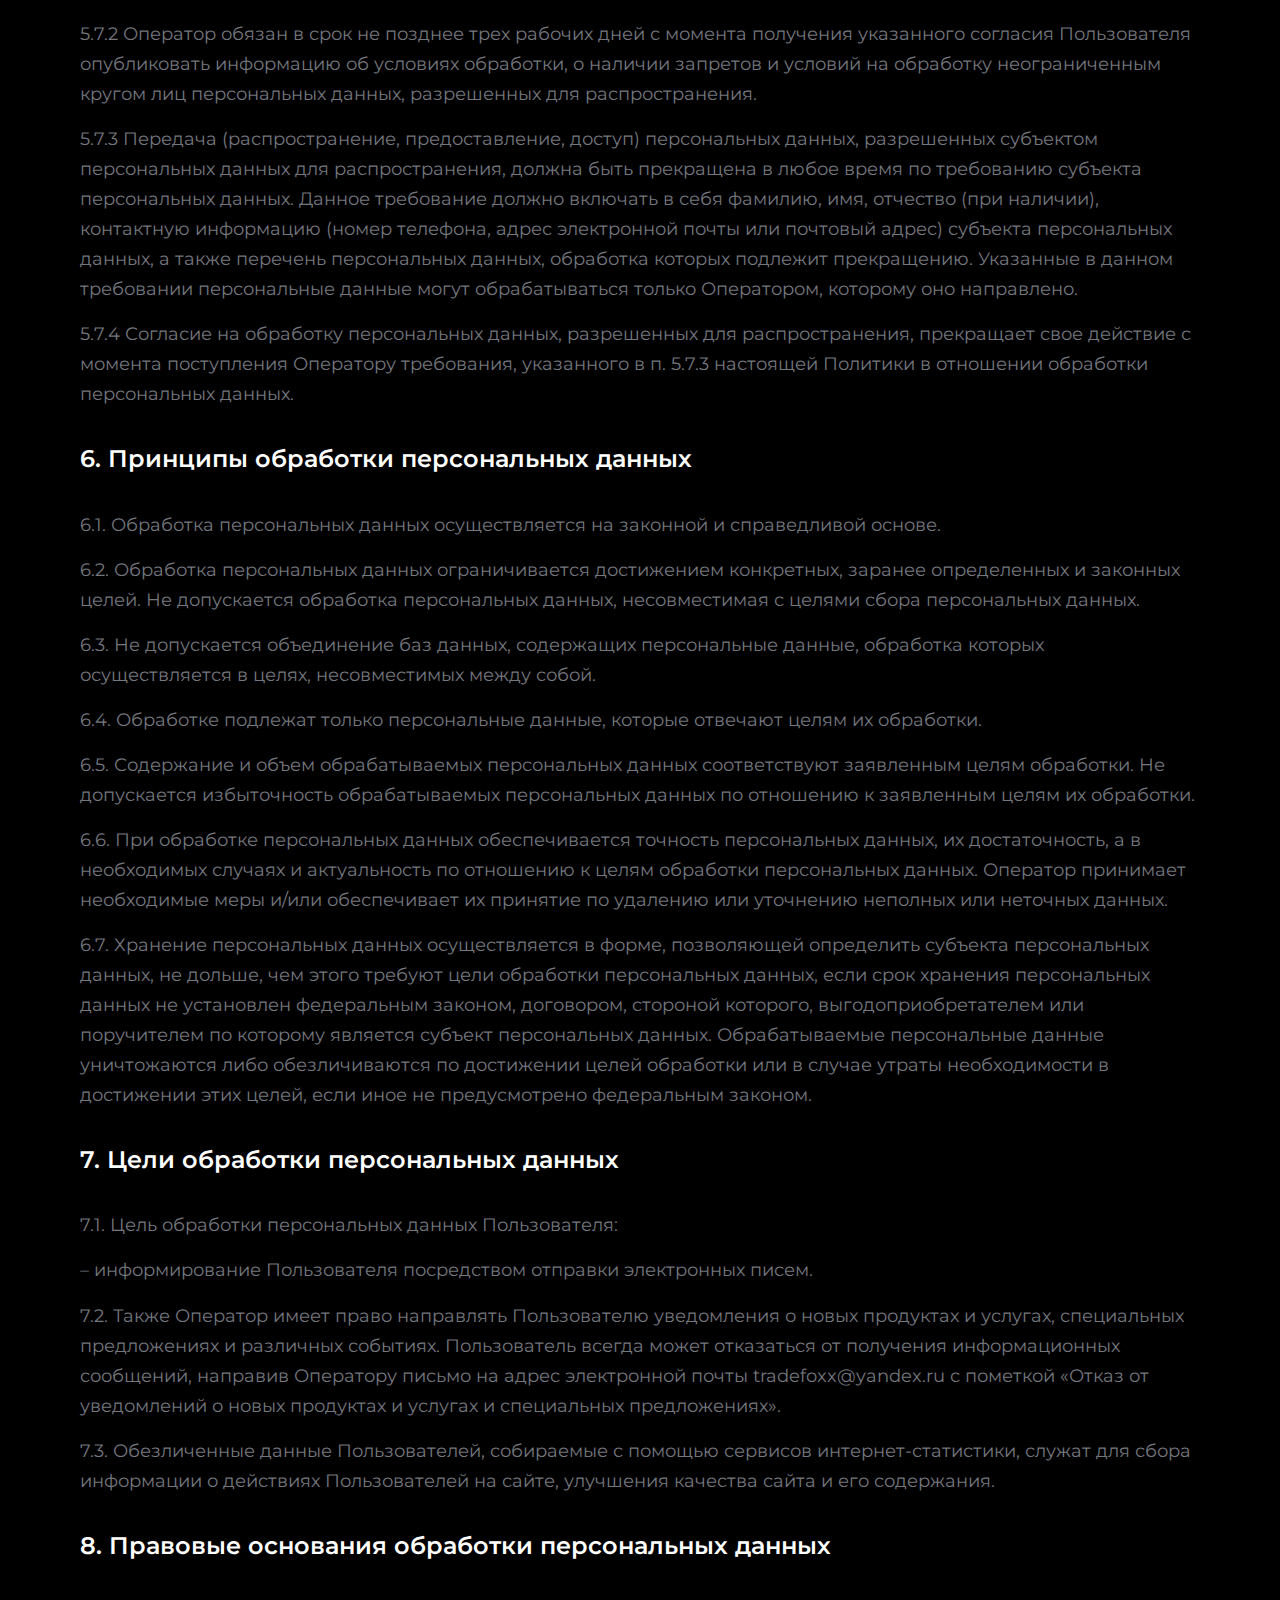
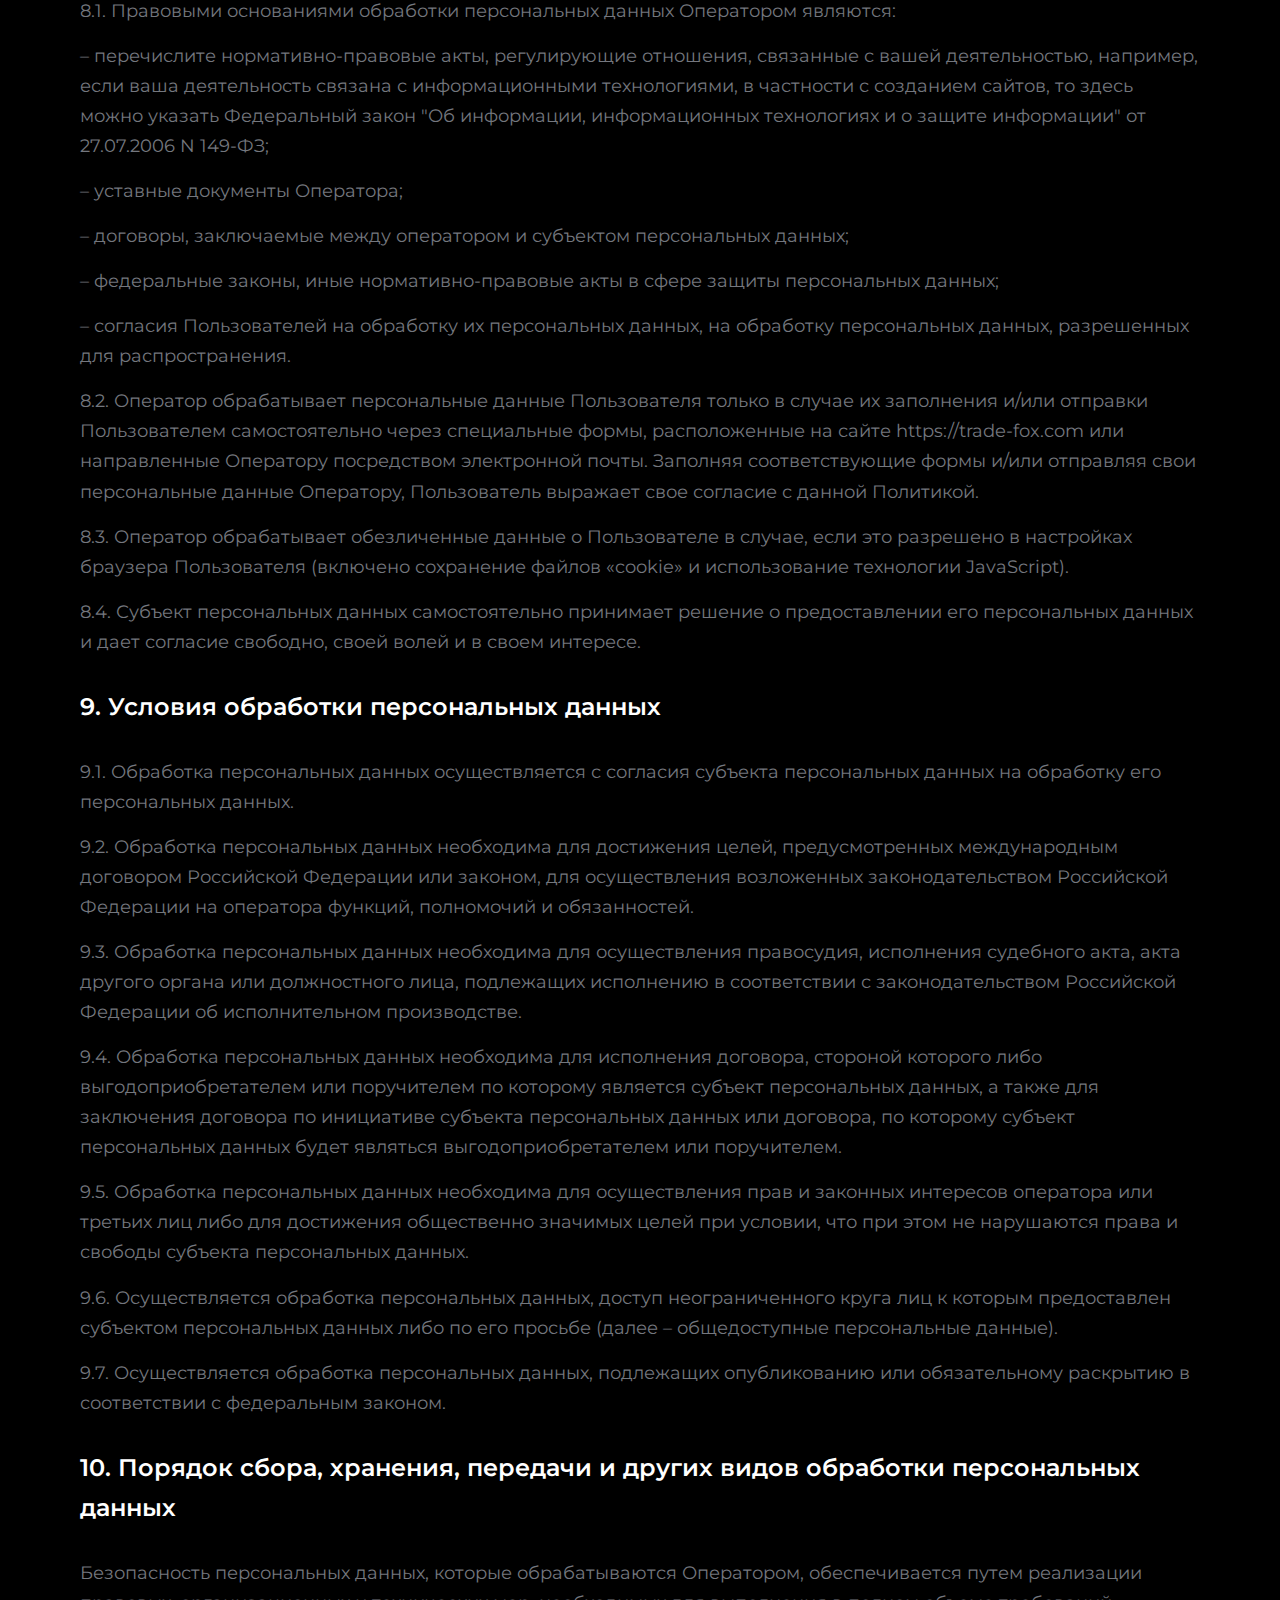
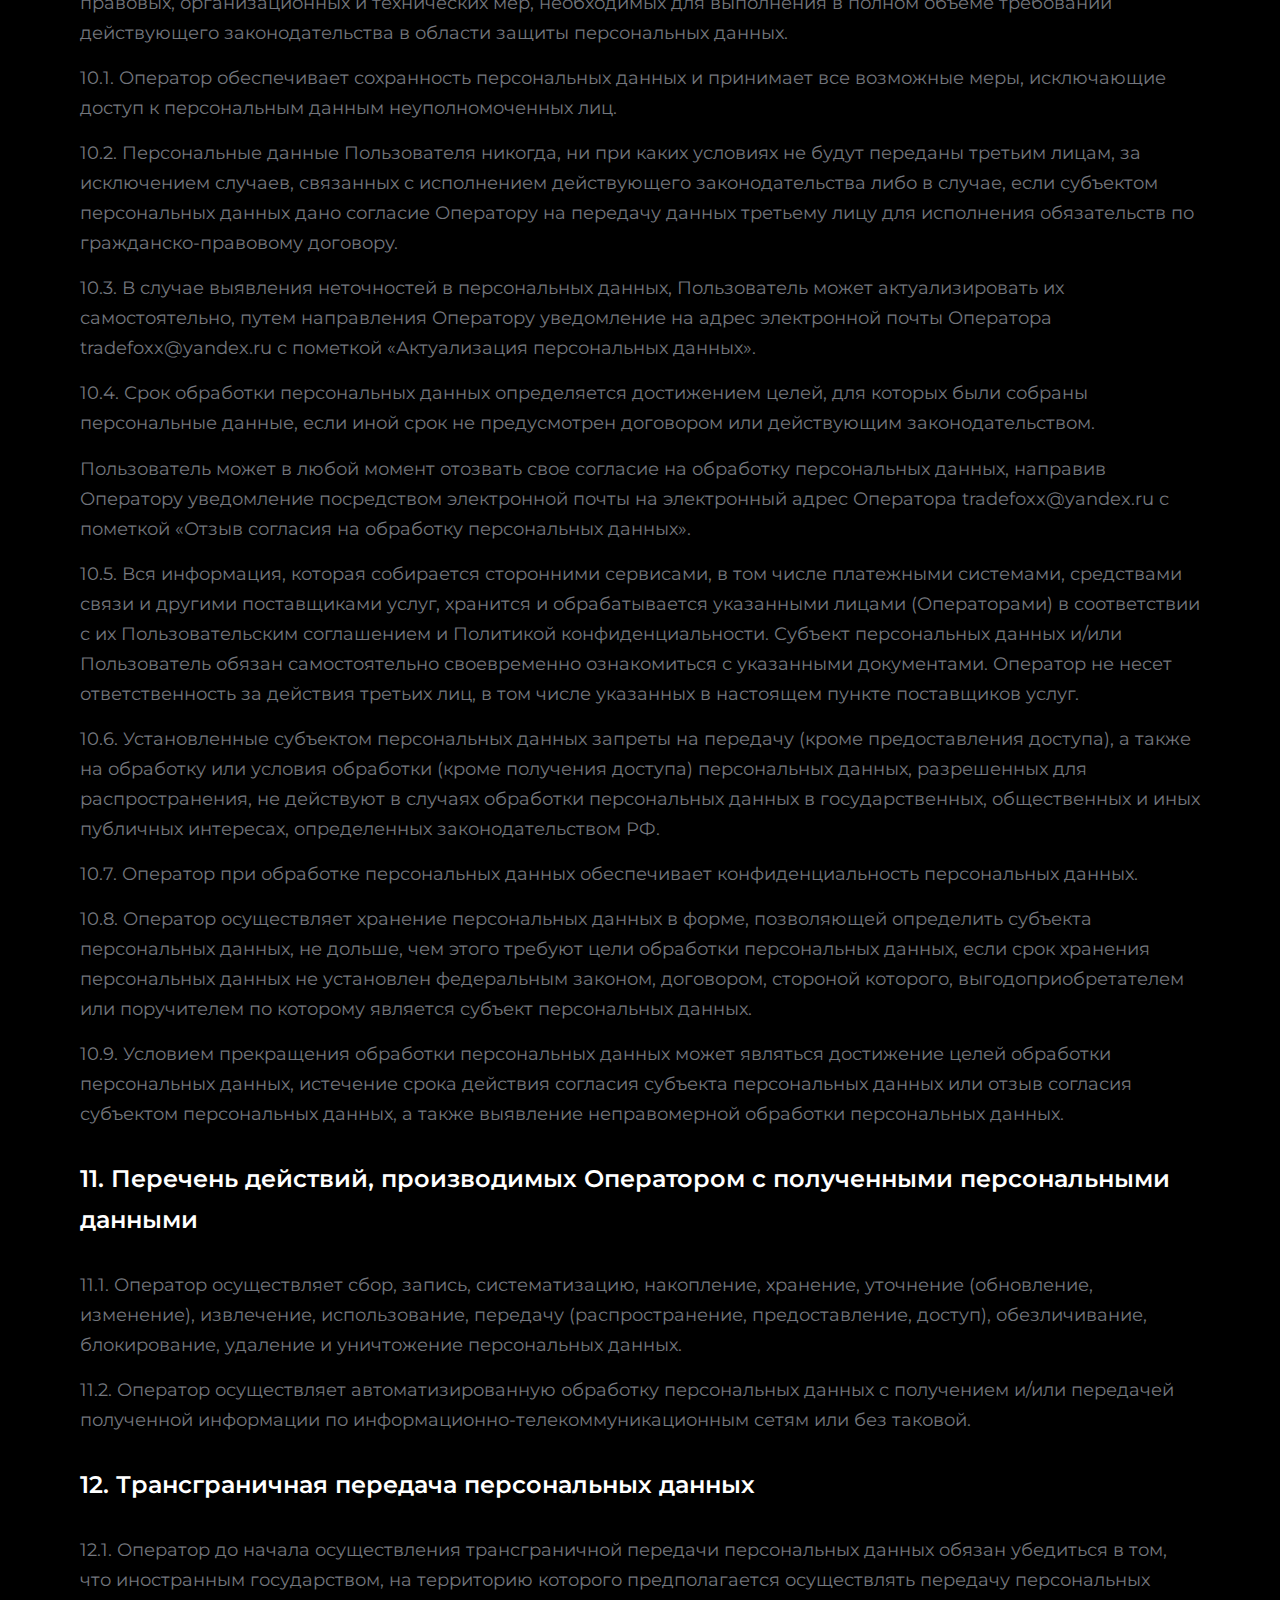
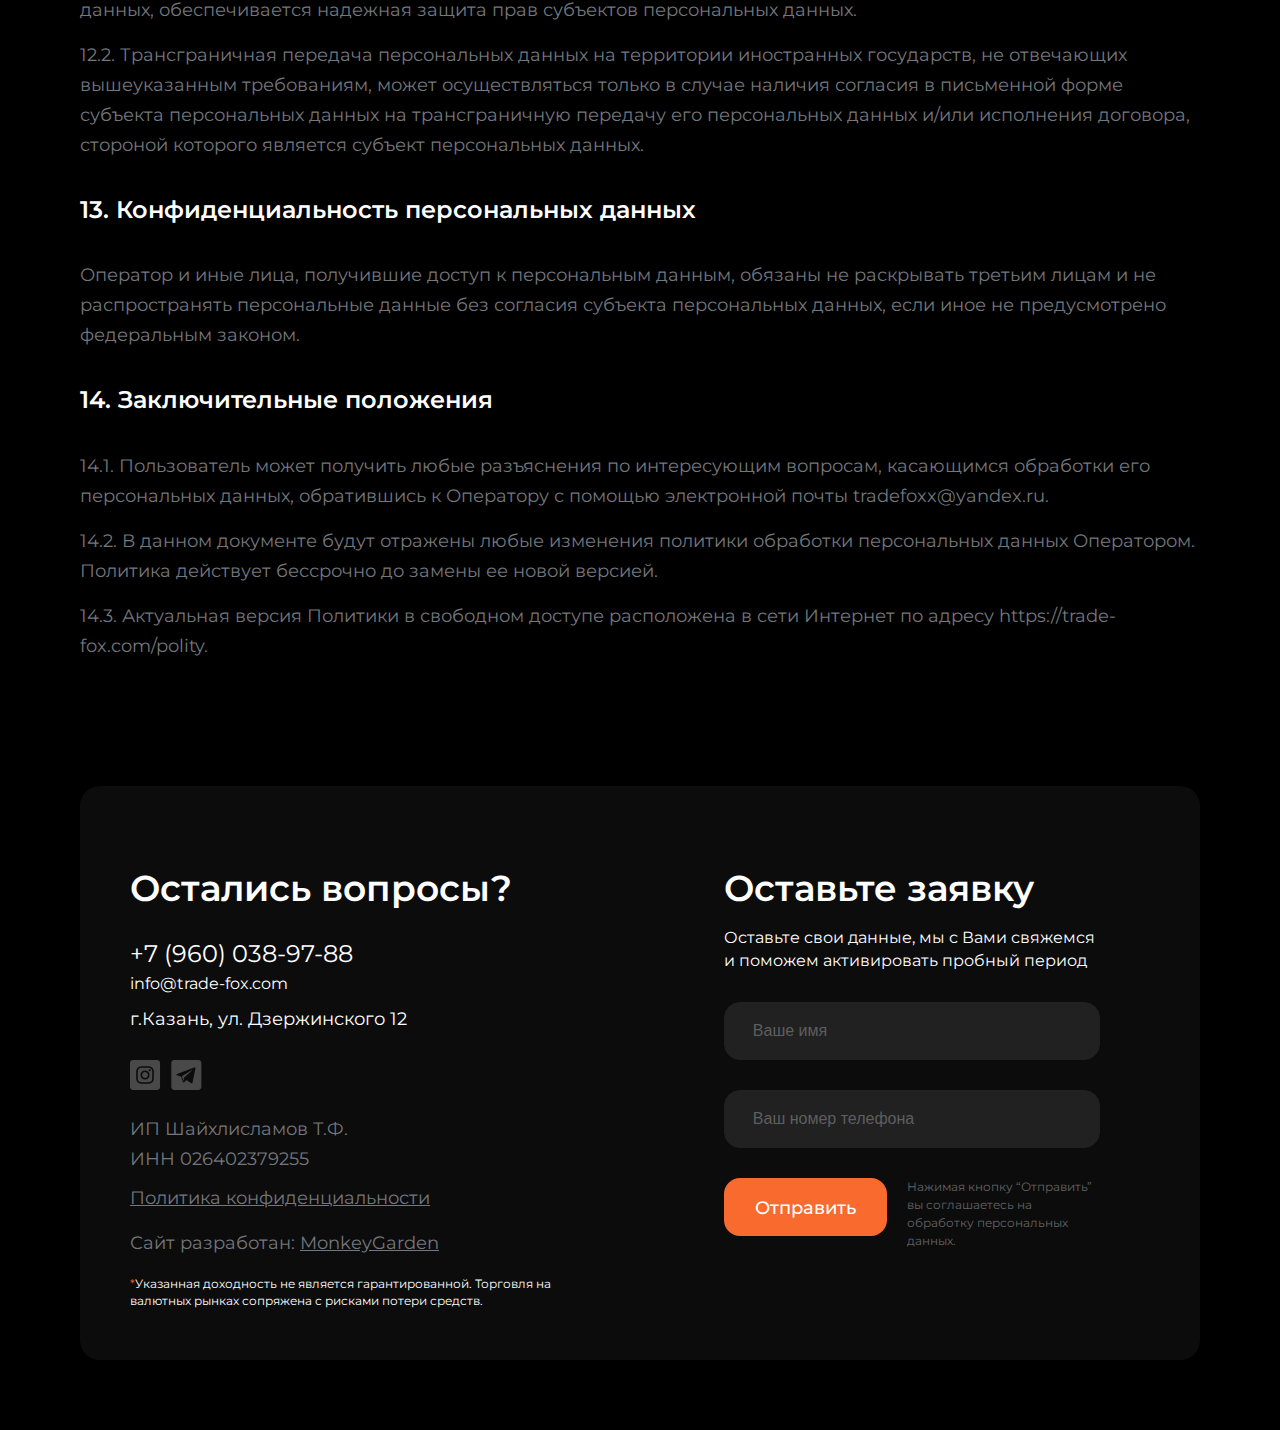
==== commit b587ec47: "privacy" ====
--- a/privaty.html
+++ b/privaty.html
@@ -15,7 +15,7 @@
 			<link rel="stylesheet" href="./styles/styles.css" /> 
 	</head>
 	<body>
-		<header class="header" data-aos="fade-zoom-in" data-aos-duration="500" data-aos-offset="0">
+		<header class="header">
 			<div class="container">
 				<div class="header-wrapper">
 					<div class="logo">
@@ -50,6 +50,202 @@
 								<p>1.1. Оператор ставит своей важнейшей целью и условием осуществления своей деятельности соблюдение прав и свобод человека и гражданина при обработке его персональных данных, в том числе защиты прав на неприкосновенность частной жизни, личную и семейную тайну.</p>
 								<p>1.2. Настоящая политика Оператора в отношении обработки персональных данных (далее – Политика) применяется ко всей информации, которую Оператор может получить о посетителях веб-сайта https://trade-fox.com.</p>
 							</li>
+							<li>
+								<h4>2. Основные понятия, используемые в Политике</h4>
+								<p>2.1. Автоматизированная обработка персональных данных – обработка персональных данных с помощью средств вычислительной техники.</p>
+								<p>2.2. Блокирование персональных данных – временное прекращение обработки персональных данных (за исключением случаев, если обработка необходима для уточнения персональных данных).</p>
+								<p>2.3. Веб-сайт – совокупность графических и информационных материалов, а также программ для ЭВМ и баз данных, обеспечивающих их доступность в сети интернет по сетевому адресу https://trade-fox.com.</p>
+								<p>2.4. Информационная система персональных данных — совокупность содержащихся в базах данных персональных данных, и обеспечивающих их обработку информационных технологий и технических средств.</p>
+								<p>2.5. Обезличивание персональных данных — действия, в результате которых невозможно определить без использования дополнительной информации принадлежность персональных данных конкретному Пользователю или иному субъекту персональных данных.</p>
+								<p>2.6. Обработка персональных данных – любое действие (операция) или совокупность действий (операций), совершаемых с использованием средств автоматизации или без использования таких средств с персональными данными, включая сбор, запись, систематизацию, накопление, хранение, уточнение (обновление, изменение), извлечение, использование, передачу (распространение, предоставление, доступ), обезличивание, блокирование, удаление, уничтожение персональных данных.</p>
+								<p>2.7. Оператор – государственный орган, муниципальный орган, юридическое или физическое лицо, самостоятельно или совместно с другими лицами организующие и (или) осуществляющие обработку персональных данных, а также определяющие цели обработки персональных данных, состав персональных данных, подлежащих обработке, действия (операции), совершаемые с персональными данными.</p>
+								<p>2.8. Персональные данные – любая информация, относящаяся прямо или косвенно к определенному или определяемому Пользователю веб-сайта https://trade-fox.com.</p>
+								<p>2.9. Персональные данные, разрешенные субъектом персональных данных для распространения, - персональные данные, доступ неограниченного круга лиц к которым предоставлен субъектом персональных данных путем дачи согласия на обработку персональных данных, разрешенных субъектом персональных данных для распространения в порядке, предусмотренном Законом о персональных данных (далее - персональные данные, разрешенные для распространения).</p>
+								<p>2.10. Пользователь – любой посетитель веб-сайта https://trade-fox.com.</p>
+								<p>2.11. Предоставление персональных данных – действия, направленные на раскрытие персональных данных определенному лицу или определенному кругу лиц.</p>
+								<p>2.12. Распространение персональных данных – любые действия, направленные на раскрытие персональных данных неопределенному кругу лиц (передача персональных данных) или на ознакомление с персональными данными неограниченного круга лиц, в том числе обнародование персональных данных в средствах массовой информации, размещение в информационно-телекоммуникационных сетях или предоставление доступа к персональным данным каким-либо иным способом.</p>
+								<p>2.13. Трансграничная передача персональных данных – передача персональных данных на территорию иностранного государства органу власти иностранного государства, иностранному физическому или иностранному юридическому лицу.</p>
+								<p>2.14. Уничтожение персональных данных – любые действия, в результате которых персональные данные уничтожаются безвозвратно с невозможностью дальнейшего восстановления содержания персональных данных в информационной системе персональных данных и (или) уничтожаются материальные носители персональных данных.</p>
+							</li>
+							<li>
+								<h4>3. Основные права и обязанности Оператора</h4>
+								<p>3.1. Оператор имеет право:</p>
+								<ul>
+									<li>
+										<p>– получать от субъекта персональных данных достоверные информацию и/или документы, содержащие персональные данные;</p>
+									</li>
+									<li>
+										<p>– в случае отзыва субъектом персональных данных согласия на обработку персональных данных Оператор вправе продолжить обработку персональных данных без согласия субъекта персональных данных при наличии оснований, указанных в Законе о персональных данных;</p>
+									</li>
+									<li>
+										<p>– самостоятельно определять состав и перечень мер, необходимых и достаточных для обеспечения выполнения обязанностей, предусмотренных Законом о персональных данных и принятыми в соответствии с ним нормативными правовыми актами, если иное не предусмотрено Законом о персональных данных или другими федеральными законами.</p>
+									</li>
+								</ul>
+								<p>3.2. Оператор обязан:</p>
+								<ul>
+									<li>
+										<p>– предоставлять субъекту персональных данных по его просьбе информацию, касающуюся обработки его персональных данных;</p>
+									</li>
+									<li>
+										<p>– организовывать обработку персональных данных в порядке, установленном действующим законодательством РФ;</p>
+									</li>
+									<li>
+										<p>– отвечать на обращения и запросы субъектов персональных данных и их законных представителей в соответствии с требованиями Закона о персональных данных;</p>
+									</li>
+									<li>
+										<p>– сообщать в уполномоченный орган по защите прав субъектов персональных данных по запросу этого органа необходимую информацию в течение 30 дней с даты получения такого запроса;</p>
+									</li>
+									<li>
+										<p>– публиковать или иным образом обеспечивать неограниченный доступ к настоящей Политике в отношении обработки персональных данных;</p>
+									</li>
+									<li>
+										<p>– принимать правовые, организационные и технические меры для защиты персональных данных от неправомерного или случайного доступа к ним, уничтожения, изменения, блокирования, копирования, предоставления, распространения персональных данных, а также от иных неправомерных действий в отношении персональных данных;</p>
+									</li>
+									<li>
+										<p>– прекратить передачу (распространение, предоставление, доступ) персональных данных, прекратить обработку и уничтожить персональные данные в порядке и случаях, предусмотренных Законом о персональных данных;</p>
+									</li>
+									<li>
+										<p>– исполнять иные обязанности, предусмотренные Законом о персональных данных.</p>
+									</li>
+								</ul>
+							</li>
+							<li>
+								<h4>4. Основные права и обязанности субъектов персональных данных</h4>
+								<p>4.1. Субъекты персональных данных имеют право:</p>
+								<ul>
+									<li>
+										<p>– получать информацию, касающуюся обработки его персональных данных, за исключением случаев, предусмотренных федеральными законами. Сведения предоставляются субъекту персональных данных Оператором в доступной форме, и в них не должны содержаться персональные данные, относящиеся к другим субъектам персональных данных, за исключением случаев, когда имеются законные основания для раскрытия таких персональных данных. Перечень информации и порядок ее получения установлен Законом о персональных данных;</p>
+									</li>
+									<li>
+										<p>– требовать от оператора уточнения его персональных данных, их блокирования или уничтожения в случае, если персональные данные являются неполными, устаревшими, неточными, незаконно полученными или не являются необходимыми для заявленной цели обработки, а также принимать предусмотренные законом меры по защите своих прав;</p>
+									</li>
+									<li>
+										<p>– выдвигать условие предварительного согласия при обработке персональных данных в целях продвижения на рынке товаров, работ и услуг;</p>
+									</li>
+									<li>
+										<p>– на отзыв согласия на обработку персональных данных;</p>
+									</li>
+									<li>
+										<p>– обжаловать в уполномоченный орган по защите прав субъектов персональных данных или в судебном порядке неправомерные действия или бездействие Оператора при обработке его персональных данных;</p>
+									</li>
+									<li>
+										<p>– на осуществление иных прав, предусмотренных законодательством РФ.</p>
+									</li>
+								</ul>
+								<p>4.2. Субъекты персональных данных обязаны:</p>
+								<ul>
+									<li>
+										<p>– предоставлять Оператору достоверные данные о себе;</p>
+									</li>
+									<li>
+										<p>– сообщать Оператору об уточнении (обновлении, изменении) своих персональных данных.</p>
+									</li>
+								</ul>
+								<p>4.3. Лица, передавшие Оператору недостоверные сведения о себе, либо сведения о другом субъекте персональных данных без согласия последнего, несут ответственность в соответствии с законодательством РФ.</p>
+							</li>
+							<li>
+								<h4>5. Оператор может обрабатывать следующие персональные данные Пользователя</h4>
+								<p>5.1. Фамилия, имя, отчество.</p>
+								<p>5.2. Номера телефонов.</p>
+								<p>5.3. Также на сайте происходит сбор и обработка обезличенных данных о посетителях (в т.ч. файлов «cookie») с помощью сервисов интернет-статистики (Яндекс Метрика и Гугл Аналитика и других).</p>
+								<p>5.4. Вышеперечисленные данные далее по тексту Политики объединены общим понятием Персональные данные.</p>
+								<p>5.5. Обработка специальных категорий персональных данных, касающихся расовой, национальной принадлежности, политических взглядов, религиозных или философских убеждений, интимной жизни, Оператором не осуществляется.</p>
+								<p>5.6. Обработка персональных данных, разрешенных для распространения, из числа специальных категорий персональных данных, указанных в ч. 1 ст. 10 Закона о персональных данных, допускается, если соблюдаются запреты и условия, предусмотренные ст. 10.1 Закона о персональных данных.</p>
+								<p>5.7. Согласие Пользователя на обработку персональных данных, разрешенных для распространения, оформляется отдельно от других согласий на обработку его персональных данных. При этом соблюдаются условия, предусмотренные, в частности, ст. 10.1 Закона о персональных данных. Требования к содержанию такого согласия устанавливаются уполномоченным органом по защите прав субъектов персональных данных.</p>
+								<p>5.7.1 Согласие на обработку персональных данных, разрешенных для распространения, Пользователь предоставляет Оператору непосредственно.</p>
+								<p>5.7.2 Оператор обязан в срок не позднее трех рабочих дней с момента получения указанного согласия Пользователя опубликовать информацию об условиях обработки, о наличии запретов и условий на обработку неограниченным кругом лиц персональных данных, разрешенных для распространения.</p>
+								<p>5.7.3 Передача (распространение, предоставление, доступ) персональных данных, разрешенных субъектом персональных данных для распространения, должна быть прекращена в любое время по требованию субъекта персональных данных. Данное требование должно включать в себя фамилию, имя, отчество (при наличии), контактную информацию (номер телефона, адрес электронной почты или почтовый адрес) субъекта персональных данных, а также перечень персональных данных, обработка которых подлежит прекращению. Указанные в данном требовании персональные данные могут обрабатываться только Оператором, которому оно направлено.</p>
+								<p>5.7.4 Согласие на обработку персональных данных, разрешенных для распространения, прекращает свое действие с момента поступления Оператору требования, указанного в п. 5.7.3 настоящей Политики в отношении обработки персональных данных.</p>
+							</li>
+							<li>
+								<h4>6. Принципы обработки персональных данных</h4>
+								<p>6.1. Обработка персональных данных осуществляется на законной и справедливой основе.</p>
+								<p>6.2. Обработка персональных данных ограничивается достижением конкретных, заранее определенных и законных целей. Не допускается обработка персональных данных, несовместимая с целями сбора персональных данных.</p>
+								<p>6.3. Не допускается объединение баз данных, содержащих персональные данные, обработка которых осуществляется в целях, несовместимых между собой.</p>
+								<p>6.4. Обработке подлежат только персональные данные, которые отвечают целям их обработки.</p>
+								<p>6.5. Содержание и объем обрабатываемых персональных данных соответствуют заявленным целям обработки. Не допускается избыточность обрабатываемых персональных данных по отношению к заявленным целям их обработки.</p>
+								<p>6.6. При обработке персональных данных обеспечивается точность персональных данных, их достаточность, а в необходимых случаях и актуальность по отношению к целям обработки персональных данных. Оператор принимает необходимые меры и/или обеспечивает их принятие по удалению или уточнению неполных или неточных данных.</p>
+								<p>6.7. Хранение персональных данных осуществляется в форме, позволяющей определить субъекта персональных данных, не дольше, чем этого требуют цели обработки персональных данных, если срок хранения персональных данных не установлен федеральным законом, договором, стороной которого, выгодоприобретателем или поручителем по которому является субъект персональных данных. Обрабатываемые персональные данные уничтожаются либо обезличиваются по достижении целей обработки или в случае утраты необходимости в достижении этих целей, если иное не предусмотрено федеральным законом.</p>
+							</li>
+							<li>
+								<h4>7. Цели обработки персональных данных</h4>
+								<p>7.1. Цель обработки персональных данных Пользователя:</p>
+								<ul>
+									<li>
+										<p>– информирование Пользователя посредством отправки электронных писем.</p>
+									</li>
+								</ul>
+								<p>7.2. Также Оператор имеет право направлять Пользователю уведомления о новых продуктах и услугах, специальных предложениях и различных событиях. Пользователь всегда может отказаться от получения информационных сообщений, направив Оператору письмо на адрес электронной почты tradefoxx@yandex.ru с пометкой «Отказ от уведомлений о новых продуктах и услугах и специальных предложениях».</p>
+								<p>7.3. Обезличенные данные Пользователей, собираемые с помощью сервисов интернет-статистики, служат для сбора информации о действиях Пользователей на сайте, улучшения качества сайта и его содержания. </p>
+							</li>
+							<li>
+								<h4>8. Правовые основания обработки персональных данных</h4>
+								<p>8.1. Правовыми основаниями обработки персональных данных Оператором являются:</p>
+								<ul>
+									<li>
+										<p>– перечислите нормативно-правовые акты, регулирующие отношения, связанные с вашей деятельностью, например, если ваша деятельность связана с информационными технологиями, в частности с созданием сайтов, то здесь можно указать Федеральный закон "Об информации, информационных технологиях и о защите информации" от 27.07.2006 N 149-ФЗ;</p>
+									</li>
+									<li>
+										<p>– уставные документы Оператора;</p>
+									</li>
+									<li>
+										<p>– договоры, заключаемые между оператором и субъектом персональных данных;</p>
+									</li>
+									<li>
+										<p>– федеральные законы, иные нормативно-правовые акты в сфере защиты персональных данных;</p>
+									</li>
+									<li>
+										<p>– согласия Пользователей на обработку их персональных данных, на обработку персональных данных, разрешенных для распространения.</p>
+									</li>
+								</ul>
+								<p>8.2. Оператор обрабатывает персональные данные Пользователя только в случае их заполнения и/или отправки Пользователем самостоятельно через специальные формы, расположенные на сайте https://trade-fox.com или направленные Оператору посредством электронной почты. Заполняя соответствующие формы и/или отправляя свои персональные данные Оператору, Пользователь выражает свое согласие с данной Политикой.</p>
+								<p>8.3. Оператор обрабатывает обезличенные данные о Пользователе в случае, если это разрешено в настройках браузера Пользователя (включено сохранение файлов «cookie» и использование технологии JavaScript).</p>
+								<p>8.4. Субъект персональных данных самостоятельно принимает решение о предоставлении его персональных данных и дает согласие свободно, своей волей и в своем интересе.</p>
+							</li>
+							<li>
+								<h4>9. Условия обработки персональных данных</h4>
+								<p>9.1. Обработка персональных данных осуществляется с согласия субъекта персональных данных на обработку его персональных данных.</p>
+								<p>9.2. Обработка персональных данных необходима для достижения целей, предусмотренных международным договором Российской Федерации или законом, для осуществления возложенных законодательством Российской Федерации на оператора функций, полномочий и обязанностей.</p>
+								<p>9.3. Обработка персональных данных необходима для осуществления правосудия, исполнения судебного акта, акта другого органа или должностного лица, подлежащих исполнению в соответствии с законодательством Российской Федерации об исполнительном производстве.</p>
+								<p>9.4. Обработка персональных данных необходима для исполнения договора, стороной которого либо выгодоприобретателем или поручителем по которому является субъект персональных данных, а также для заключения договора по инициативе субъекта персональных данных или договора, по которому субъект персональных данных будет являться выгодоприобретателем или поручителем.</p>
+								<p>9.5. Обработка персональных данных необходима для осуществления прав и законных интересов оператора или третьих лиц либо для достижения общественно значимых целей при условии, что при этом не нарушаются права и свободы субъекта персональных данных.</p>
+								<p>9.6. Осуществляется обработка персональных данных, доступ неограниченного круга лиц к которым предоставлен субъектом персональных данных либо по его просьбе (далее – общедоступные персональные данные).</p>
+								<p>9.7. Осуществляется обработка персональных данных, подлежащих опубликованию или обязательному раскрытию в соответствии с федеральным законом.</p>
+							</li>
+							<li>
+								<h4>10. Порядок сбора, хранения, передачи и других видов обработки персональных данных</h4>
+								<p>Безопасность персональных данных, которые обрабатываются Оператором, обеспечивается путем реализации правовых, организационных и технических мер, необходимых для выполнения в полном объеме требований действующего законодательства в области защиты персональных данных.</p>
+								<p>10.1. Оператор обеспечивает сохранность персональных данных и принимает все возможные меры, исключающие доступ к персональным данным неуполномоченных лиц.</p>
+								<p>10.2. Персональные данные Пользователя никогда, ни при каких условиях не будут переданы третьим лицам, за исключением случаев, связанных с исполнением действующего законодательства либо в случае, если субъектом персональных данных дано согласие Оператору на передачу данных третьему лицу для исполнения обязательств по гражданско-правовому договору.</p>
+								<p>10.3. В случае выявления неточностей в персональных данных, Пользователь может актуализировать их самостоятельно, путем направления Оператору уведомление на адрес электронной почты Оператора tradefoxx@yandex.ru с пометкой «Актуализация персональных данных».</p>
+								<p>10.4. Срок обработки персональных данных определяется достижением целей, для которых были собраны персональные данные, если иной срок не предусмотрен договором или действующим законодательством.</p>
+								<p>Пользователь может в любой момент отозвать свое согласие на обработку персональных данных, направив Оператору уведомление посредством электронной почты на электронный адрес Оператора tradefoxx@yandex.ru с пометкой «Отзыв согласия на обработку персональных данных».</p>
+								<p>10.5. Вся информация, которая собирается сторонними сервисами, в том числе платежными системами, средствами связи и другими поставщиками услуг, хранится и обрабатывается указанными лицами (Операторами) в соответствии с их Пользовательским соглашением и Политикой конфиденциальности. Субъект персональных данных и/или Пользователь обязан самостоятельно своевременно ознакомиться с указанными документами. Оператор не несет ответственность за действия третьих лиц, в том числе указанных в настоящем пункте поставщиков услуг.</p>
+								<p>10.6. Установленные субъектом персональных данных запреты на передачу (кроме предоставления доступа), а также на обработку или условия обработки (кроме получения доступа) персональных данных, разрешенных для распространения, не действуют в случаях обработки персональных данных в государственных, общественных и иных публичных интересах, определенных законодательством РФ.</p>
+								<p>10.7. Оператор при обработке персональных данных обеспечивает конфиденциальность персональных данных.</p>
+								<p>10.8. Оператор осуществляет хранение персональных данных в форме, позволяющей определить субъекта персональных данных, не дольше, чем этого требуют цели обработки персональных данных, если срок хранения персональных данных не установлен федеральным законом, договором, стороной которого, выгодоприобретателем или поручителем по которому является субъект персональных данных.</p>
+								<p>10.9. Условием прекращения обработки персональных данных может являться достижение целей обработки персональных данных, истечение срока действия согласия субъекта персональных данных или отзыв согласия субъектом персональных данных, а также выявление неправомерной обработки персональных данных.</p>
+							</li>
+							<li>
+								<h4>11. Перечень действий, производимых Оператором с полученными персональными данными</h4>
+								<p>11.1. Оператор осуществляет сбор, запись, систематизацию, накопление, хранение, уточнение (обновление, изменение), извлечение, использование, передачу (распространение, предоставление, доступ), обезличивание, блокирование, удаление и уничтожение персональных данных.</p>
+								<p>11.2. Оператор осуществляет автоматизированную обработку персональных данных с получением и/или передачей полученной информации по информационно-телекоммуникационным сетям или без таковой.</p>
+							</li>
+							<li>
+								<h4>12. Трансграничная передача персональных данных</h4>
+								<p>12.1. Оператор до начала осуществления трансграничной передачи персональных данных обязан убедиться в том, что иностранным государством, на территорию которого предполагается осуществлять передачу персональных данных, обеспечивается надежная защита прав субъектов персональных данных.</p>
+								<p>12.2. Трансграничная передача персональных данных на территории иностранных государств, не отвечающих вышеуказанным требованиям, может осуществляться только в случае наличия согласия в письменной форме субъекта персональных данных на трансграничную передачу его персональных данных и/или исполнения договора, стороной которого является субъект персональных данных.</p>
+							</li>
+							<li>
+								<h4>13. Конфиденциальность персональных данных</h4>
+								<p>Оператор и иные лица, получившие доступ к персональным данным, обязаны не раскрывать третьим лицам и не распространять персональные данные без согласия субъекта персональных данных, если иное не предусмотрено федеральным законом.</p>
+							</li>
+							<li>
+								<h4>14. Заключительные положения</h4>
+								<p>14.1. Пользователь может получить любые разъяснения по интересующим вопросам, касающимся обработки его персональных данных, обратившись к Оператору с помощью электронной почты tradefoxx@yandex.ru.</p>
+								<p>14.2. В данном документе будут отражены любые изменения политики обработки персональных данных Оператором. Политика действует бессрочно до замены ее новой версией.</p>
+								<p>14.3. Актуальная версия Политики в свободном доступе расположена в сети Интернет по адресу https://trade-fox.com/polity.</p>
+							</li>
 						</ol>
 					</div>
 				</div>
@@ -57,13 +253,13 @@
 		</main>
 		<footer class="footer" id="contacts">
 			<div class="container">
-				<div class="footer-wrapper" data-aos="fade-down" data-aos-duration="200">
-					<div class="footer-info" data-aos="fade-right" data-aos-duration="200" data-aos-delay="200">
+				<div class="footer-wrapper">
+					<div class="footer-info">
 						<h2 class="footer-title">Остались вопросы?</h2>
-						<div data-aos="fade-right">
+						<div>
 							<a href="tel:+79600389788" class="phone-link">+7 (960) 038-97-88</a>
 						</div>
-						<div data-aos="fade-right">
+						<div>
 							<a href="mailto:info@trade-fox.com" class="white-link">info@trade-fox.com</a>
 						</div>
 						<p class="white-text address">г.Казань, ул. Дзержинского 12</p>
@@ -85,11 +281,11 @@
 						</div>
 						<p class="footer-text develop">
 							Сайт разработан: 
-							<a href="//monkeygarden.ru/" class="footer-link">MonkeyGarden</a>
+							<a target="_blank" href="//monkeygarden.ru/" class="footer-link">MonkeyGarden</a>
 						</p>
 						<span class="small-text"><span>*</span>Указанная доходность не является гарантированной. Торговля на валютных рынках сопряжена с рисками потери средств.</span>
 					</div>
-					<div class="footer-form" data-aos="fade-left" data-aos-duration="200" data-aos-delay="200">
+					<div class="footer-form">
 						<h2 class="footer-title">Оставьте заявку</h2>
 						<p class="white-text">Оставьте свои данные, мы с Вами свяжемся и поможем активировать пробный период</p>
 						<form action="">
